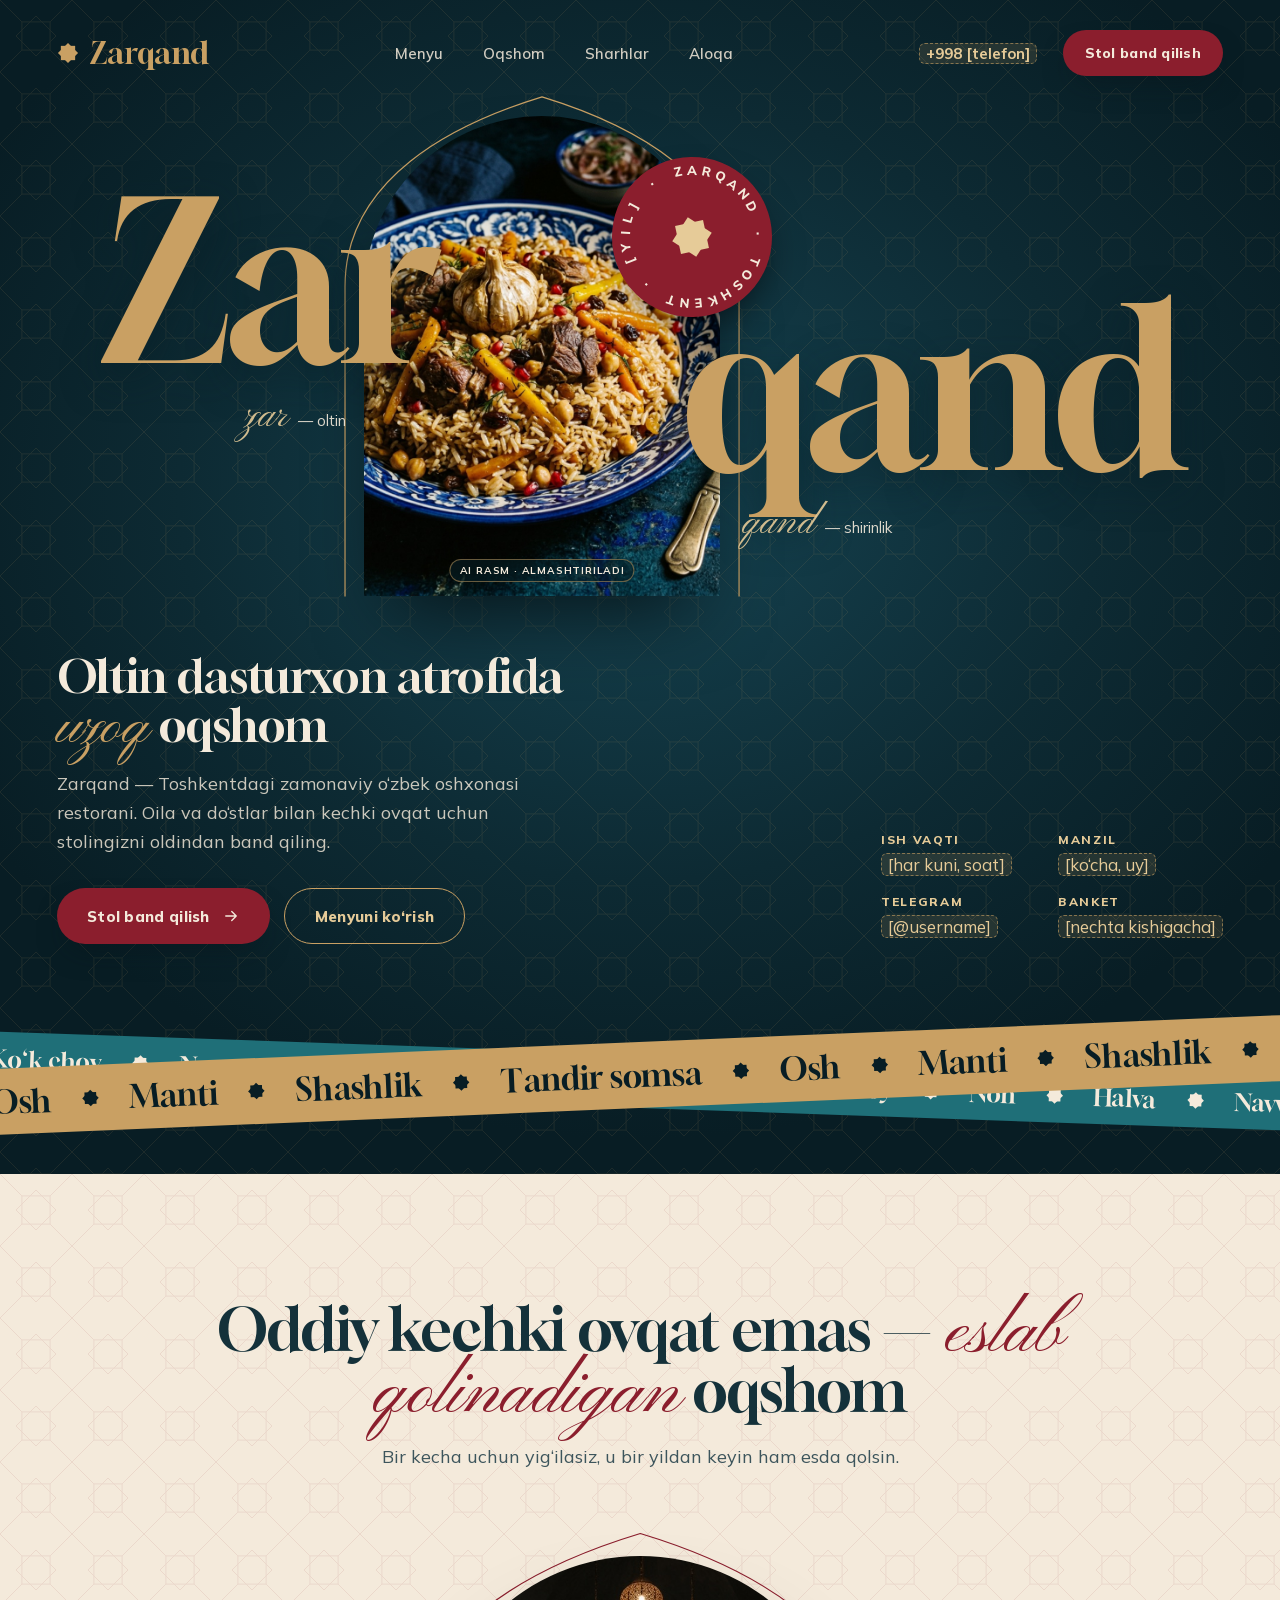
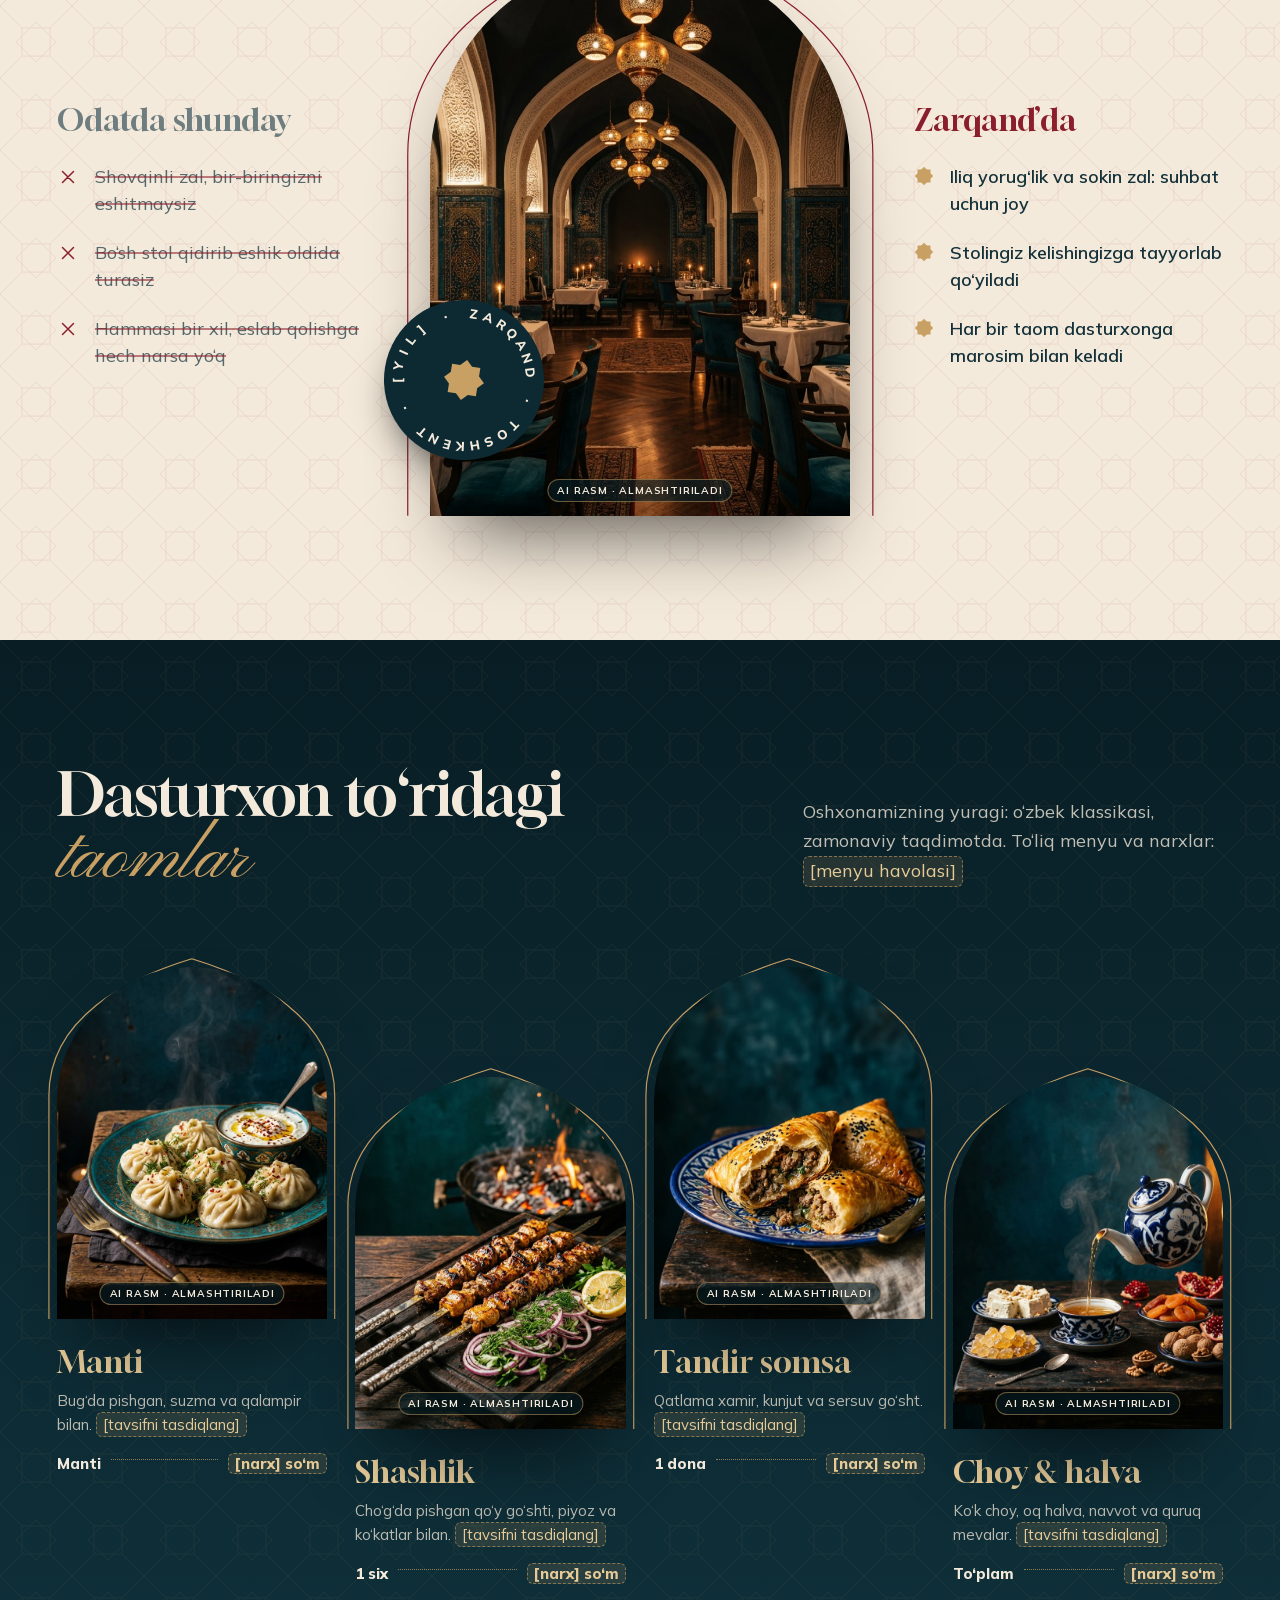
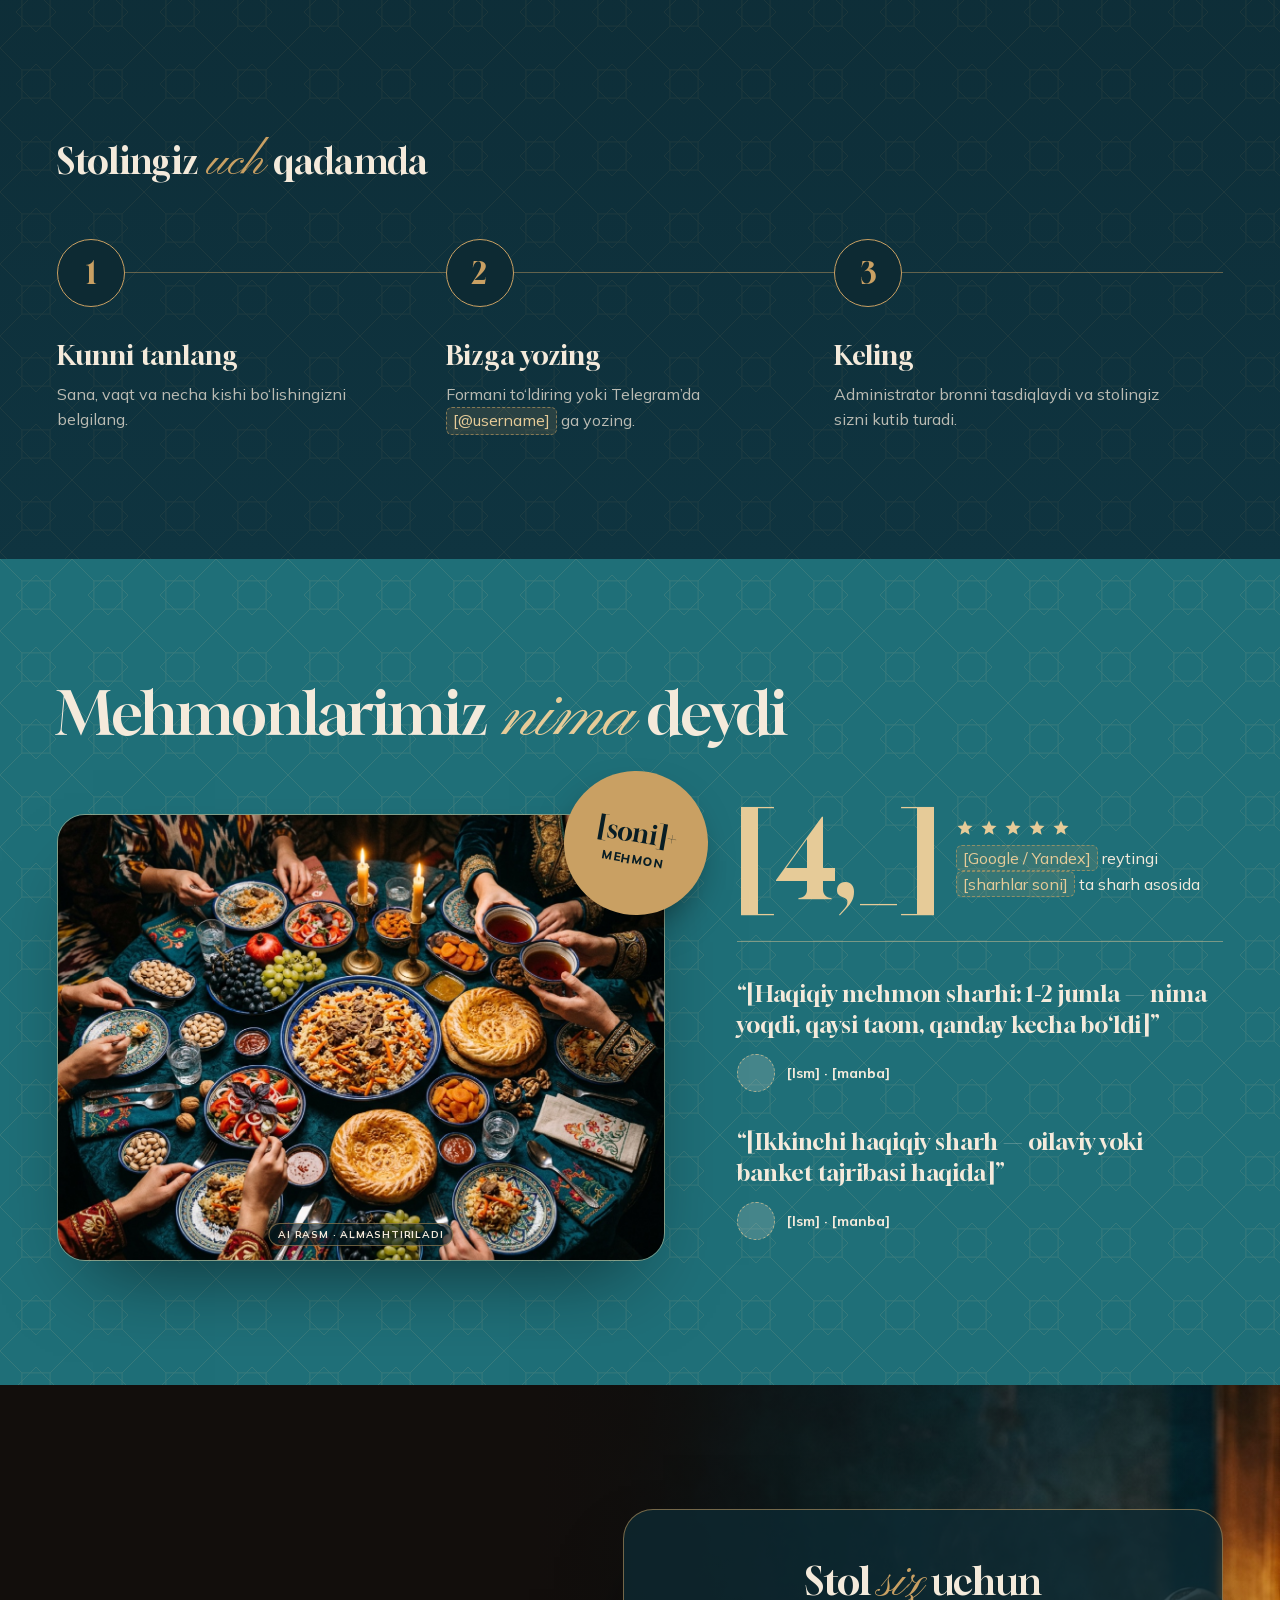
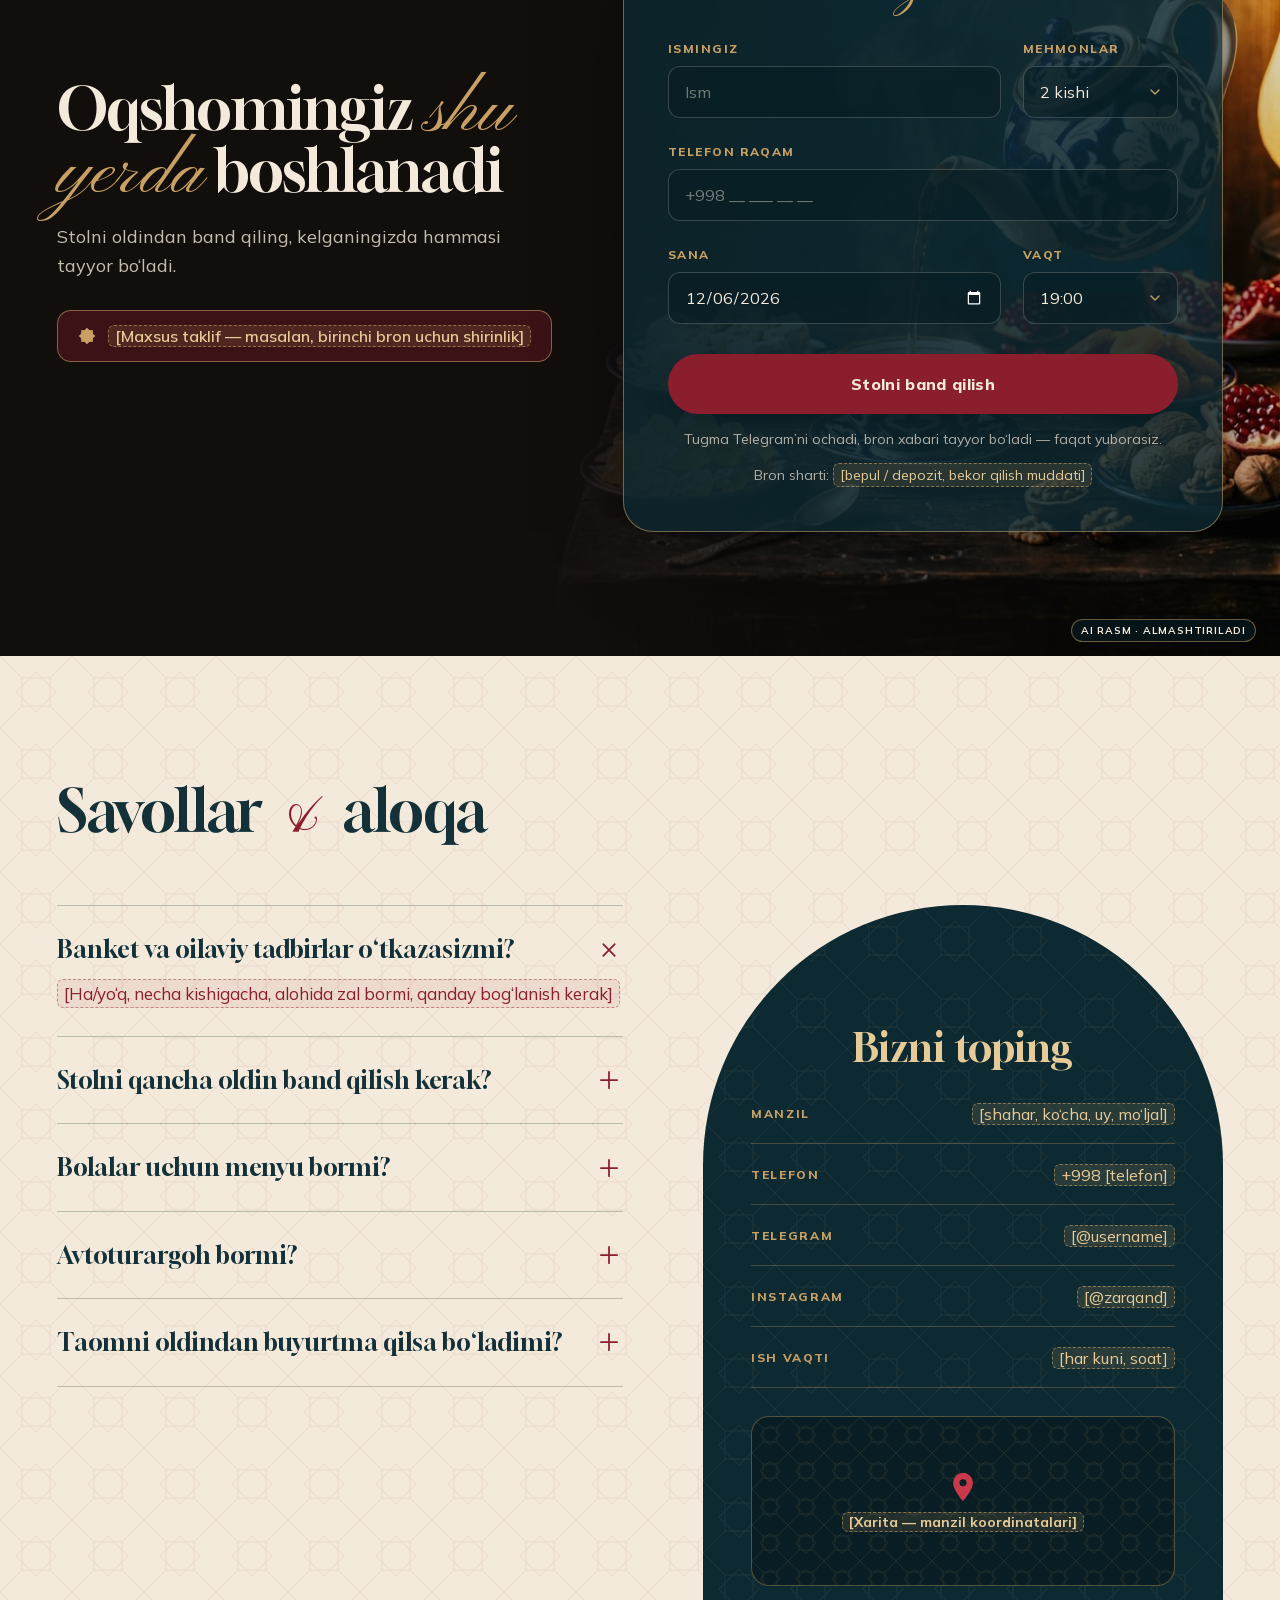
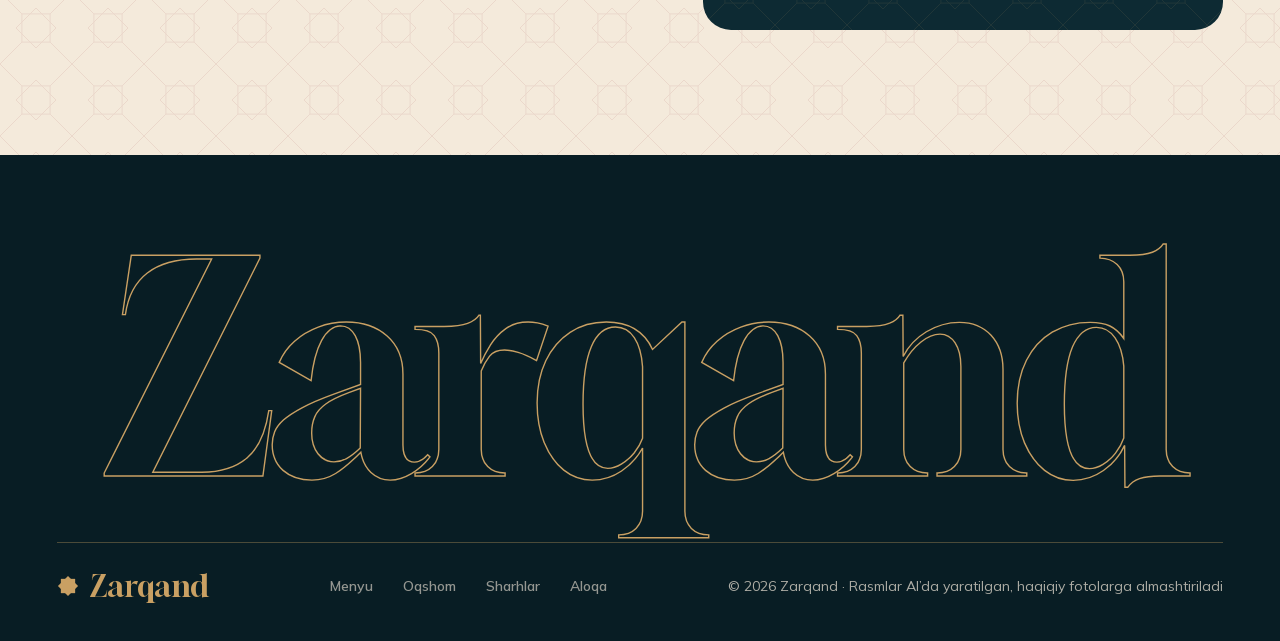
==== index.html @ 9de9fc05 "Zarqand landing page: static site + Figma sources Responsive one-page site (HTML/CSS/JS) built from " ====
<!doctype html>
<html lang="uz">
<head>
<meta charset="utf-8">
<meta name="viewport" content="width=device-width, initial-scale=1">
<title>Zarqand — zamonaviy o‘zbek oshxonasi restorani</title>
<meta name="description" content="Zarqand — Toshkentdagi zamonaviy o‘zbek oshxonasi restorani. Oila va do‘stlar bilan kechki ovqat uchun stolingizni oldindan band qiling.">
<meta name="theme-color" content="#0D2A33">
<meta property="og:type" content="website">
<meta property="og:title" content="Zarqand — oltin dasturxon atrofida uzoq oqshom">
<meta property="og:description" content="Zamonaviy o‘zbek oshxonasi. Stolingizni oldindan band qiling.">
<meta property="og:image" content="/img/osh.jpg">
<link rel="icon" href="/favicon.svg" type="image/svg+xml">
<link rel="preload" href="/fonts/gloock-latin.woff2" as="font" type="font/woff2" crossorigin>
<link rel="preload" href="/fonts/mulish-latin.woff2" as="font" type="font/woff2" crossorigin>
<link rel="stylesheet" href="/css/style.css">
</head>
<body>

<!-- HERO -->
<header class="hero girih">
  <nav class="nav" aria-label="Asosiy menyu">
    <a class="logo" href="#"><svg class="star" viewBox="0 0 24 24" aria-hidden="true"><path d="M12 1 23 12 12 23 1 12Z"/><path d="M4.2 4.2h15.6v15.6H4.2Z"/></svg>Zarqand</a>
    <ul class="links" id="nav-links">
      <li><a href="#menyu">Menyu</a></li>
      <li><a href="#oqshom">Oqshom</a></li>
      <li><a href="#sharhlar">Sharhlar</a></li>
      <li><a href="#aloqa">Aloqa</a></li>
    </ul>
    <div class="nav-r">
      <span class="phone"><span class="ph">+998 [telefon]</span></span>
      <a class="btn btn-anor" href="#bron">Stol band qilish</a>
    </div>
    <button class="burger" type="button" aria-controls="nav-links" aria-expanded="false" aria-label="Menyuni ochish"><svg viewBox="0 0 24 24" fill="none" stroke="currentColor" stroke-width="1.6" stroke-linecap="round" aria-hidden="true"><path d="M4 8h16M4 16h11"/></svg></button>
  </nav>

  <div class="word" aria-hidden="true">
    <div class="w-left">
      <span class="big">Zar</span>
      <span class="gloss"><span class="script">zar</span> — oltin</span>
    </div>
    <div class="arch-wrap">
      <svg class="arch-line" viewBox="0 0 100 130" preserveAspectRatio="none"><path vector-effect="non-scaling-stroke" d="M1 130V50C1 22 28 8 50 1 72 8 99 22 99 50V130"/></svg>
      <div class="arch"><img src="/img/osh.jpg" alt="" width="1100" height="1100" fetchpriority="high"><span class="ai">AI rasm · almashtiriladi</span></div>
      <div class="stamp"><span style="--a:0.0deg">Z</span><span style="--a:12.4deg">A</span><span style="--a:24.8deg">R</span><span style="--a:37.2deg">Q</span><span style="--a:49.7deg">A</span><span style="--a:62.1deg">N</span><span style="--a:74.5deg">D</span><span style="--a:86.9deg">&nbsp;</span><span style="--a:99.3deg">·</span><span style="--a:111.7deg">&nbsp;</span><span style="--a:124.1deg">T</span><span style="--a:136.6deg">O</span><span style="--a:149.0deg">S</span><span style="--a:161.4deg">H</span><span style="--a:173.8deg">K</span><span style="--a:186.2deg">E</span><span style="--a:198.6deg">N</span><span style="--a:211.0deg">T</span><span style="--a:223.4deg">&nbsp;</span><span style="--a:235.9deg">·</span><span style="--a:248.3deg">&nbsp;</span><span style="--a:260.7deg">[</span><span style="--a:273.1deg">Y</span><span style="--a:285.5deg">I</span><span style="--a:297.9deg">L</span><span style="--a:310.3deg">]</span><span style="--a:322.8deg">&nbsp;</span><span style="--a:335.2deg">·</span><span style="--a:347.6deg">&nbsp;</span><svg class="star" viewBox="0 0 24 24"><path d="M12 1 23 12 12 23 1 12Z"/><path d="M4.2 4.2h15.6v15.6H4.2Z"/></svg></div>
    </div>
    <div class="w-right">
      <span class="big">qand</span>
      <span class="gloss"><span class="script">qand</span> — shirinlik</span>
    </div>
  </div>

  <div class="hero-foot">
    <div>
      <h1><span class="sr">Zarqand. </span>Oltin dasturxon atrofida <span class="script">uzoq</span> oqshom</h1>
      <p class="hero-sub">Zarqand — Toshkentdagi zamonaviy o‘zbek oshxonasi restorani. Oila va do‘stlar bilan kechki ovqat uchun stolingizni oldindan band qiling.</p>
      <div class="cta-row">
        <a class="btn btn-anor" href="#bron">Stol band qilish <svg viewBox="0 0 24 24" fill="none" stroke="currentColor" stroke-width="1.8" stroke-linecap="round" stroke-linejoin="round" aria-hidden="true"><path d="M5 12h14M13 6l6 6-6 6"/></svg></a>
        <a class="btn btn-line" href="#menyu">Menyuni ko‘rish</a>
      </div>
    </div>
    <dl class="info">
      <div><dt>Ish vaqti</dt><dd><span class="ph">[har kuni, soat]</span></dd></div>
      <div><dt>Manzil</dt><dd><span class="ph">[ko‘cha, uy]</span></dd></div>
      <div><dt>Telegram</dt><dd><span class="ph">[@username]</span></dd></div>
      <div><dt>Banket</dt><dd><span class="ph">[nechta kishigacha]</span></dd></div>
    </dl>
  </div>

  <div class="bands" aria-hidden="true">
    <div class="band b2">Ko‘k choy <svg class="star" viewBox="0 0 24 24"><path d="M12 1 23 12 12 23 1 12Z"/><path d="M4.2 4.2h15.6v15.6H4.2Z"/></svg> Non <svg class="star" viewBox="0 0 24 24"><path d="M12 1 23 12 12 23 1 12Z"/><path d="M4.2 4.2h15.6v15.6H4.2Z"/></svg> Halva <svg class="star" viewBox="0 0 24 24"><path d="M12 1 23 12 12 23 1 12Z"/><path d="M4.2 4.2h15.6v15.6H4.2Z"/></svg> Navvot <svg class="star" viewBox="0 0 24 24"><path d="M12 1 23 12 12 23 1 12Z"/><path d="M4.2 4.2h15.6v15.6H4.2Z"/></svg> Achichuk <svg class="star" viewBox="0 0 24 24"><path d="M12 1 23 12 12 23 1 12Z"/><path d="M4.2 4.2h15.6v15.6H4.2Z"/></svg> Ko‘k choy <svg class="star" viewBox="0 0 24 24"><path d="M12 1 23 12 12 23 1 12Z"/><path d="M4.2 4.2h15.6v15.6H4.2Z"/></svg> Non <svg class="star" viewBox="0 0 24 24"><path d="M12 1 23 12 12 23 1 12Z"/><path d="M4.2 4.2h15.6v15.6H4.2Z"/></svg> Halva <svg class="star" viewBox="0 0 24 24"><path d="M12 1 23 12 12 23 1 12Z"/><path d="M4.2 4.2h15.6v15.6H4.2Z"/></svg> Navvot <svg class="star" viewBox="0 0 24 24"><path d="M12 1 23 12 12 23 1 12Z"/><path d="M4.2 4.2h15.6v15.6H4.2Z"/></svg> Achichuk</div>
    <div class="band b1">Osh <svg class="star" viewBox="0 0 24 24"><path d="M12 1 23 12 12 23 1 12Z"/><path d="M4.2 4.2h15.6v15.6H4.2Z"/></svg> Manti <svg class="star" viewBox="0 0 24 24"><path d="M12 1 23 12 12 23 1 12Z"/><path d="M4.2 4.2h15.6v15.6H4.2Z"/></svg> Shashlik <svg class="star" viewBox="0 0 24 24"><path d="M12 1 23 12 12 23 1 12Z"/><path d="M4.2 4.2h15.6v15.6H4.2Z"/></svg> Tandir somsa <svg class="star" viewBox="0 0 24 24"><path d="M12 1 23 12 12 23 1 12Z"/><path d="M4.2 4.2h15.6v15.6H4.2Z"/></svg> Osh <svg class="star" viewBox="0 0 24 24"><path d="M12 1 23 12 12 23 1 12Z"/><path d="M4.2 4.2h15.6v15.6H4.2Z"/></svg> Manti <svg class="star" viewBox="0 0 24 24"><path d="M12 1 23 12 12 23 1 12Z"/><path d="M4.2 4.2h15.6v15.6H4.2Z"/></svg> Shashlik <svg class="star" viewBox="0 0 24 24"><path d="M12 1 23 12 12 23 1 12Z"/><path d="M4.2 4.2h15.6v15.6H4.2Z"/></svg> Tandir somsa</div>
  </div>
</header>

<main>
<!-- OG'RIQ VA YECHIM -->
<section class="oqshom cream girih anor" id="oqshom">
  <div class="in">
    <h2 class="h2">Oddiy kechki ovqat emas — <span class="script">eslab qolinadigan</span> oqshom</h2>
    <p class="lede">Bir kecha uchun yig‘ilasiz, u bir yildan keyin ham esda qolsin.</p>
    <div class="vs">
      <div class="col before">
        <h3>Odatda shunday</h3>
        <ul>
          <li><svg viewBox="0 0 24 24" fill="none" stroke="#8B1E2D" stroke-width="1.6" stroke-linecap="round" aria-hidden="true"><path d="M6 6l12 12M18 6 6 18"/></svg><span>Shovqinli zal, bir-biringizni eshitmaysiz</span></li>
          <li><svg viewBox="0 0 24 24" fill="none" stroke="#8B1E2D" stroke-width="1.6" stroke-linecap="round" aria-hidden="true"><path d="M6 6l12 12M18 6 6 18"/></svg><span>Bo‘sh stol qidirib eshik oldida turasiz</span></li>
          <li><svg viewBox="0 0 24 24" fill="none" stroke="#8B1E2D" stroke-width="1.6" stroke-linecap="round" aria-hidden="true"><path d="M6 6l12 12M18 6 6 18"/></svg><span>Hammasi bir xil, eslab qolishga hech narsa yo‘q</span></li>
        </ul>
      </div>
      <div class="arch-wrap">
        <svg class="arch-line" viewBox="0 0 100 130" preserveAspectRatio="none" aria-hidden="true"><path vector-effect="non-scaling-stroke" d="M1 130V50C1 22 28 8 50 1 72 8 99 22 99 50V130"/></svg>
        <div class="arch"><img src="/img/interyer.jpg" alt="Zarqand zali: ganch naqshli peshtoqlar va iliq chiroqlar" width="1400" height="939" loading="lazy"><span class="ai">AI rasm · almashtiriladi</span></div>
        <div class="stamp" aria-hidden="true"><span style="--a:0.0deg">Z</span><span style="--a:12.4deg">A</span><span style="--a:24.8deg">R</span><span style="--a:37.2deg">Q</span><span style="--a:49.7deg">A</span><span style="--a:62.1deg">N</span><span style="--a:74.5deg">D</span><span style="--a:86.9deg">&nbsp;</span><span style="--a:99.3deg">·</span><span style="--a:111.7deg">&nbsp;</span><span style="--a:124.1deg">T</span><span style="--a:136.6deg">O</span><span style="--a:149.0deg">S</span><span style="--a:161.4deg">H</span><span style="--a:173.8deg">K</span><span style="--a:186.2deg">E</span><span style="--a:198.6deg">N</span><span style="--a:211.0deg">T</span><span style="--a:223.4deg">&nbsp;</span><span style="--a:235.9deg">·</span><span style="--a:248.3deg">&nbsp;</span><span style="--a:260.7deg">[</span><span style="--a:273.1deg">Y</span><span style="--a:285.5deg">I</span><span style="--a:297.9deg">L</span><span style="--a:310.3deg">]</span><span style="--a:322.8deg">&nbsp;</span><span style="--a:335.2deg">·</span><span style="--a:347.6deg">&nbsp;</span><svg class="star" viewBox="0 0 24 24"><path d="M12 1 23 12 12 23 1 12Z"/><path d="M4.2 4.2h15.6v15.6H4.2Z"/></svg></div>
      </div>
      <div class="col after">
        <h3>Zarqand’da</h3>
        <ul>
          <li><svg class="star" viewBox="0 0 24 24" aria-hidden="true"><path d="M12 1 23 12 12 23 1 12Z"/><path d="M4.2 4.2h15.6v15.6H4.2Z"/></svg><span>Iliq yorug‘lik va sokin zal: suhbat uchun joy</span></li>
          <li><svg class="star" viewBox="0 0 24 24" aria-hidden="true"><path d="M12 1 23 12 12 23 1 12Z"/><path d="M4.2 4.2h15.6v15.6H4.2Z"/></svg><span>Stolingiz kelishingizga tayyorlab qo‘yiladi</span></li>
          <li><svg class="star" viewBox="0 0 24 24" aria-hidden="true"><path d="M12 1 23 12 12 23 1 12Z"/><path d="M4.2 4.2h15.6v15.6H4.2Z"/></svg><span>Har bir taom dasturxonga marosim bilan keladi</span></li>
        </ul>
      </div>
    </div>
  </div>
</section>

<!-- MENYU + 3 QADAM -->
<section class="menu girih" id="menyu">
  <div class="in">
    <div class="menu-head">
      <h2 class="h2">Dasturxon to‘ridagi <span class="script">taomlar</span></h2>
      <p class="lede">Oshxonamizning yuragi: o‘zbek klassikasi, zamonaviy taqdimotda. To‘liq menyu va narxlar: <span class="ph">[menyu havolasi]</span></p>
    </div>
    <ul class="dishes">
      <li class="dish">
        <div class="arch-wrap"><svg class="arch-line" viewBox="0 0 100 130" preserveAspectRatio="none" aria-hidden="true"><path vector-effect="non-scaling-stroke" d="M1 130V50C1 22 28 8 50 1 72 8 99 22 99 50V130"/></svg><div class="arch"><img src="/img/manti.jpg" alt="Suzma bilan bug‘da pishgan manti" width="725" height="900" loading="lazy"><span class="ai">AI rasm · almashtiriladi</span></div></div>
        <h3>Manti</h3>
        <p>Bug‘da pishgan, suzma va qalampir bilan. <span class="ph">[tavsifni tasdiqlang]</span></p>
        <div class="price"><span>Manti</span><i></i><span class="ph">[narx] so‘m</span></div>
      </li>
      <li class="dish">
        <div class="arch-wrap"><svg class="arch-line" viewBox="0 0 100 130" preserveAspectRatio="none" aria-hidden="true"><path vector-effect="non-scaling-stroke" d="M1 130V50C1 22 28 8 50 1 72 8 99 22 99 50V130"/></svg><div class="arch"><img src="/img/shashlik.jpg" alt="Cho‘g‘da pishgan qo‘y go‘shti shashlik" width="725" height="900" loading="lazy"><span class="ai">AI rasm · almashtiriladi</span></div></div>
        <h3>Shashlik</h3>
        <p>Cho‘g‘da pishgan qo‘y go‘shti, piyoz va ko‘katlar bilan. <span class="ph">[tavsifni tasdiqlang]</span></p>
        <div class="price"><span>1 six</span><i></i><span class="ph">[narx] so‘m</span></div>
      </li>
      <li class="dish">
        <div class="arch-wrap"><svg class="arch-line" viewBox="0 0 100 130" preserveAspectRatio="none" aria-hidden="true"><path vector-effect="non-scaling-stroke" d="M1 130V50C1 22 28 8 50 1 72 8 99 22 99 50V130"/></svg><div class="arch"><img src="/img/samsa.jpg" alt="Kunjutli tandir somsa" width="725" height="900" loading="lazy"><span class="ai">AI rasm · almashtiriladi</span></div></div>
        <h3>Tandir somsa</h3>
        <p>Qatlama xamir, kunjut va sersuv go‘sht. <span class="ph">[tavsifni tasdiqlang]</span></p>
        <div class="price"><span>1 dona</span><i></i><span class="ph">[narx] so‘m</span></div>
      </li>
      <li class="dish">
        <div class="arch-wrap"><svg class="arch-line" viewBox="0 0 100 130" preserveAspectRatio="none" aria-hidden="true"><path vector-effect="non-scaling-stroke" d="M1 130V50C1 22 28 8 50 1 72 8 99 22 99 50V130"/></svg><div class="arch"><img src="/img/choy.jpg" alt="Ko‘k choy, halva va navvot" width="725" height="900" loading="lazy"><span class="ai">AI rasm · almashtiriladi</span></div></div>
        <h3>Choy &amp; halva</h3>
        <p>Ko‘k choy, oq halva, navvot va quruq mevalar. <span class="ph">[tavsifni tasdiqlang]</span></p>
        <div class="price"><span>To‘plam</span><i></i><span class="ph">[narx] so‘m</span></div>
      </li>
    </ul>

    <h3 class="steps-title">Stolingiz <span class="script">uch</span> qadamda</h3>
    <ol class="steps">
      <li class="step"><span class="n" aria-hidden="true">1</span><h4>Kunni tanlang</h4><p>Sana, vaqt va necha kishi bo‘lishingizni belgilang.</p></li>
      <li class="step"><span class="n" aria-hidden="true">2</span><h4>Bizga yozing</h4><p>Formani to‘ldiring yoki Telegram’da <span class="ph">[@username]</span> ga yozing.</p></li>
      <li class="step"><span class="n" aria-hidden="true">3</span><h4>Keling</h4><p>Administrator bronni tasdiqlaydi va stolingiz sizni kutib turadi.</p></li>
    </ol>
  </div>
</section>

<!-- IJTIMOIY ISBOT -->
<section class="proof girih light" id="sharhlar">
  <div class="in">
    <h2 class="h2">Mehmonlarimiz <span class="script">nima</span> deydi</h2>
    <div class="proof-grid">
      <figure class="photo">
        <img src="/img/dasturxon.jpg" alt="Mehmonlar to‘la dasturxon atrofida" width="1400" height="939" loading="lazy">
        <span class="ai">AI rasm · almashtiriladi</span>
        <div class="stamp"><b>[soni]+</b><small>mehmon</small></div>
      </figure>
      <div>
        <div class="rating">
          <span class="serif">[4,_]</span>
          <div>
            <div class="stars" aria-hidden="true"><svg viewBox="0 0 24 24" fill="currentColor"><path d="m12 2 2.9 6.6 7.1.6-5.4 4.7 1.6 7.1L12 17.3 5.8 21l1.6-7.1L2 9.2l7.1-.6Z"/></svg><svg viewBox="0 0 24 24" fill="currentColor"><path d="m12 2 2.9 6.6 7.1.6-5.4 4.7 1.6 7.1L12 17.3 5.8 21l1.6-7.1L2 9.2l7.1-.6Z"/></svg><svg viewBox="0 0 24 24" fill="currentColor"><path d="m12 2 2.9 6.6 7.1.6-5.4 4.7 1.6 7.1L12 17.3 5.8 21l1.6-7.1L2 9.2l7.1-.6Z"/></svg><svg viewBox="0 0 24 24" fill="currentColor"><path d="m12 2 2.9 6.6 7.1.6-5.4 4.7 1.6 7.1L12 17.3 5.8 21l1.6-7.1L2 9.2l7.1-.6Z"/></svg><svg viewBox="0 0 24 24" fill="currentColor"><path d="m12 2 2.9 6.6 7.1.6-5.4 4.7 1.6 7.1L12 17.3 5.8 21l1.6-7.1L2 9.2l7.1-.6Z"/></svg></div>
            <p><span class="ph">[Google / Yandex]</span> reytingi<br><span class="ph">[sharhlar soni]</span> ta sharh asosida</p>
          </div>
        </div>
        <div class="quotes">
          <blockquote class="quote"><p>“[Haqiqiy mehmon sharhi: 1-2 jumla — nima yoqdi, qaysi taom, qanday kecha bo‘ldi]”</p><footer><span class="av"></span>[Ism] · [manba]</footer></blockquote>
          <blockquote class="quote"><p>“[Ikkinchi haqiqiy sharh — oilaviy yoki banket tajribasi haqida]”</p><footer><span class="av"></span>[Ism] · [manba]</footer></blockquote>
        </div>
      </div>
    </div>
  </div>
</section>

<!-- BRON -->
<section class="bron" id="bron">
  <div class="bron-bg"><img src="/img/choy.jpg" alt="" width="725" height="900" loading="lazy"><span class="ai">AI rasm · almashtiriladi</span></div>
  <div class="in bron-in">
    <div>
      <h2 class="h2">Oqshomingiz <span class="script">shu yerda</span> boshlanadi</h2>
      <p class="lede">Stolni oldindan band qiling, kelganingizda hammasi tayyor bo‘ladi.</p>
      <div class="offer"><svg class="star" viewBox="0 0 24 24" aria-hidden="true"><path d="M12 1 23 12 12 23 1 12Z"/><path d="M4.2 4.2h15.6v15.6H4.2Z"/></svg><span class="ph">[Maxsus taklif — masalan, birinchi bron uchun shirinlik]</span></div>
    </div>
    <form class="form" id="bron-form" novalidate>
      <h3>Stol <span class="script">siz</span> uchun</h3>
      <div class="fields">
        <div class="f w2"><label for="f-name">Ismingiz</label><input id="f-name" name="name" type="text" autocomplete="name" placeholder="Ism" required><span class="msg">Ismingizni yozing</span></div>
        <div class="f guests"><label for="f-guests">Mehmonlar</label><select id="f-guests" name="guests"><option value="1">1 kishi</option><option value="2" selected>2 kishi</option><option value="3">3 kishi</option><option value="4">4 kishi</option><option value="5">5 kishi</option><option value="6">6 kishi</option><option value="7">7 kishi</option><option value="8">8 kishi</option><option value="9">9 kishi</option><option value="10">10 kishi</option><option value="11">11 kishi</option><option value="12">12 kishi</option><option value="12+">12+ kishi</option></select></div>
        <div class="f w3"><label for="f-phone">Telefon raqam</label><input id="f-phone" name="phone" type="tel" autocomplete="tel" inputmode="tel" placeholder="+998 __ ___ __ __" required><span class="msg">Telefon raqamni to‘liq kiriting: +998 va 9 ta raqam</span></div>
        <div class="f w2 date"><label for="f-date">Sana</label><input id="f-date" name="date" type="date" required><span class="msg">Sanani tanlang</span></div>
        <div class="f"><label for="f-time">Vaqt</label><select id="f-time" name="time"><option>11:00</option><option>11:30</option><option>12:00</option><option>12:30</option><option>13:00</option><option>13:30</option><option>14:00</option><option>14:30</option><option>15:00</option><option>15:30</option><option>16:00</option><option>16:30</option><option>17:00</option><option>17:30</option><option>18:00</option><option>18:30</option><option selected>19:00</option><option>19:30</option><option>20:00</option><option>20:30</option><option>21:00</option><option>21:30</option><option>22:00</option><option>22:30</option></select></div>
      </div>
      <button class="btn btn-anor" type="submit">Stolni band qilish</button>
      <p class="form-status" id="form-status" role="status" aria-live="polite"></p>
      <p class="form-note">Tugma Telegram’ni ochadi, bron xabari tayyor bo‘ladi — faqat yuborasiz.</p>
      <p class="form-note">Bron sharti: <span class="ph">[bepul / depozit, bekor qilish muddati]</span></p>
    </form>
  </div>
</section>

<!-- FAQ & ALOQA -->
<section class="faq cream girih anor" id="aloqa">
  <div class="in">
    <h2 class="h2">Savollar <span class="script">&amp;</span> aloqa</h2>
    <div class="faq-grid">
      <div>
        <details class="qa" open><summary>Banket va oilaviy tadbirlar o‘tkazasizmi? <svg viewBox="0 0 24 24" fill="none" stroke="currentColor" stroke-width="1.5" stroke-linecap="round" aria-hidden="true"><path d="M5 12h14M12 5v14"/></svg></summary><p><span class="ph">[Ha/yo‘q, necha kishigacha, alohida zal bormi, qanday bog‘lanish kerak]</span></p></details>
        <details class="qa"><summary>Stolni qancha oldin band qilish kerak? <svg viewBox="0 0 24 24" fill="none" stroke="currentColor" stroke-width="1.5" stroke-linecap="round" aria-hidden="true"><path d="M5 12h14M12 5v14"/></svg></summary><p><span class="ph">[Javob]</span></p></details>
        <details class="qa"><summary>Bolalar uchun menyu bormi? <svg viewBox="0 0 24 24" fill="none" stroke="currentColor" stroke-width="1.5" stroke-linecap="round" aria-hidden="true"><path d="M5 12h14M12 5v14"/></svg></summary><p><span class="ph">[Javob]</span></p></details>
        <details class="qa"><summary>Avtoturargoh bormi? <svg viewBox="0 0 24 24" fill="none" stroke="currentColor" stroke-width="1.5" stroke-linecap="round" aria-hidden="true"><path d="M5 12h14M12 5v14"/></svg></summary><p><span class="ph">[Javob]</span></p></details>
        <details class="qa"><summary>Taomni oldindan buyurtma qilsa bo‘ladimi? <svg viewBox="0 0 24 24" fill="none" stroke="currentColor" stroke-width="1.5" stroke-linecap="round" aria-hidden="true"><path d="M5 12h14M12 5v14"/></svg></summary><p><span class="ph">[Javob]</span></p></details>
      </div>
      <div class="contact girih">
        <h3>Bizni toping</h3>
        <dl class="clist">
          <div><dt>Manzil</dt><dd><span class="ph">[shahar, ko‘cha, uy, mo‘ljal]</span></dd></div>
          <div><dt>Telefon</dt><dd><span class="ph">+998 [telefon]</span></dd></div>
          <div><dt>Telegram</dt><dd><span class="ph">[@username]</span></dd></div>
          <div><dt>Instagram</dt><dd><span class="ph">[@zarqand]</span></dd></div>
          <div><dt>Ish vaqti</dt><dd><span class="ph">[har kuni, soat]</span></dd></div>
        </dl>
        <div class="map girih">
          <div class="pin"><svg viewBox="0 0 24 24" fill="currentColor" aria-hidden="true"><path d="M12 2a7 7 0 0 0-7 7c0 5.2 7 13 7 13s7-7.8 7-13a7 7 0 0 0-7-7Zm0 9.5A2.5 2.5 0 1 1 12 6.5a2.5 2.5 0 0 1 0 5Z"/></svg><span class="ph">[Xarita — manzil koordinatalari]</span></div>
        </div>
      </div>
    </div>
  </div>
</section>
</main>

<footer class="foot">
  <div class="giant" aria-hidden="true">Zarqand</div>
  <div class="foot-row">
    <a class="logo" href="#"><svg class="star" viewBox="0 0 24 24" aria-hidden="true"><path d="M12 1 23 12 12 23 1 12Z"/><path d="M4.2 4.2h15.6v15.6H4.2Z"/></svg>Zarqand</a>
    <ul class="links"><li><a href="#menyu">Menyu</a></li><li><a href="#oqshom">Oqshom</a></li><li><a href="#sharhlar">Sharhlar</a></li><li><a href="#aloqa">Aloqa</a></li></ul>
    <span>© 2026 Zarqand · Rasmlar AI’da yaratilgan, haqiqiy fotolarga almashtiriladi</span>
  </div>
</footer>

<script src="/js/main.js" defer></script>
</body>
</html>
---- css/style.css ----
/* Zarqand — landing page */

@font-face{font-family:'Gloock';font-style:normal;font-weight:400;font-display:swap;src:url(../fonts/gloock-latin-ext.woff2) format('woff2');unicode-range:U+0100-02BA,U+02BD-02C5,U+02C7-02CC,U+02CE-02D7,U+02DD-02FF,U+0304,U+0308,U+0329,U+1D00-1DBF,U+1E00-1E9F,U+1EF2-1EFF,U+2020,U+20A0-20AB,U+20AD-20C4,U+2113,U+2C60-2C7F,U+A720-A7FF}
@font-face{font-family:'Gloock';font-style:normal;font-weight:400;font-display:swap;src:url(../fonts/gloock-latin.woff2) format('woff2');unicode-range:U+0000-00FF,U+0131,U+0152-0153,U+02BB-02BC,U+02C6,U+02DA,U+02DC,U+0304,U+0308,U+0329,U+2000-206F,U+20AC,U+2122,U+2191,U+2193,U+2212,U+2215,U+FEFF,U+FFFD}
@font-face{font-family:'Mulish';font-style:normal;font-weight:200 1000;font-display:swap;src:url(../fonts/mulish-latin-ext.woff2) format('woff2');unicode-range:U+0100-02BA,U+02BD-02C5,U+02C7-02CC,U+02CE-02D7,U+02DD-02FF,U+0304,U+0308,U+0329,U+1D00-1DBF,U+1E00-1E9F,U+1EF2-1EFF,U+2020,U+20A0-20AB,U+20AD-20C4,U+2113,U+2C60-2C7F,U+A720-A7FF}
@font-face{font-family:'Mulish';font-style:normal;font-weight:200 1000;font-display:swap;src:url(../fonts/mulish-latin.woff2) format('woff2');unicode-range:U+0000-00FF,U+0131,U+0152-0153,U+02BB-02BC,U+02C6,U+02DA,U+02DC,U+0304,U+0308,U+0329,U+2000-206F,U+20AC,U+2122,U+2191,U+2193,U+2212,U+2215,U+FEFF,U+FFFD}
@font-face{font-family:'Pinyon Script';font-style:normal;font-weight:400;font-display:swap;src:url(../fonts/pinyon-latin-ext.woff2) format('woff2');unicode-range:U+0100-02BA,U+02BD-02C5,U+02C7-02CC,U+02CE-02D7,U+02DD-02FF,U+0304,U+0308,U+0329,U+1D00-1DBF,U+1E00-1E9F,U+1EF2-1EFF,U+2020,U+20A0-20AB,U+20AD-20C4,U+2113,U+2C60-2C7F,U+A720-A7FF}
@font-face{font-family:'Pinyon Script';font-style:normal;font-weight:400;font-display:swap;src:url(../fonts/pinyon-latin.woff2) format('woff2');unicode-range:U+0000-00FF,U+0131,U+0152-0153,U+02BB-02BC,U+02C6,U+02DA,U+02DC,U+0304,U+0308,U+0329,U+2000-206F,U+20AC,U+2122,U+2191,U+2193,U+2212,U+2215,U+FEFF,U+FFFD}

:root{
  --lapis:#0D2A33; --lapis-d:#081D24; --feruza:#1F6F78; --zar:#C9A063; --zar-l:#E6CB98;
  --anor:#8B1E2D; --anor-h:#A3263A; --qand:#F4EADB; --komir:#120E0C; --ink:#14313A; --ink-2:#3D555C;
  --gut:clamp(20px,4.45vw,64px);
  --serif:'Gloock',Georgia,serif; --script:'Pinyon Script',cursive; --sans:'Mulish',system-ui,sans-serif;
  /* girih tile, one per stroke colour */
  --girih-zar:url("data:image/svg+xml,%3Csvg xmlns='http://www.w3.org/2000/svg' width='72' height='72' fill='none' stroke='%23C9A063'%3E%3Cpath d='M36 16 56 36 36 56 16 36Z'/%3E%3Cpath d='M21.9 21.9h28.2v28.2H21.9Z'/%3E%3Cpath d='M0 0 21.9 21.9M72 0 50.1 21.9M0 72 21.9 50.1M72 72 50.1 50.1'/%3E%3C/svg%3E");
  --girih-anor:url("data:image/svg+xml,%3Csvg xmlns='http://www.w3.org/2000/svg' width='72' height='72' fill='none' stroke='%238B1E2D'%3E%3Cpath d='M36 16 56 36 36 56 16 36Z'/%3E%3Cpath d='M21.9 21.9h28.2v28.2H21.9Z'/%3E%3Cpath d='M0 0 21.9 21.9M72 0 50.1 21.9M0 72 21.9 50.1M72 72 50.1 50.1'/%3E%3C/svg%3E");
  --girih-light:url("data:image/svg+xml,%3Csvg xmlns='http://www.w3.org/2000/svg' width='72' height='72' fill='none' stroke='%23E6CB98'%3E%3Cpath d='M36 16 56 36 36 56 16 36Z'/%3E%3Cpath d='M21.9 21.9h28.2v28.2H21.9Z'/%3E%3Cpath d='M0 0 21.9 21.9M72 0 50.1 21.9M0 72 21.9 50.1M72 72 50.1 50.1'/%3E%3C/svg%3E");
}
*{box-sizing:border-box;margin:0;padding:0}
html{scroll-behavior:smooth;scroll-padding-top:20px;background:var(--lapis-d)}
body{font-family:var(--sans);background:var(--lapis);color:var(--qand);-webkit-font-smoothing:antialiased;overflow-x:hidden}
img{display:block;max-width:100%}
a{color:inherit}
::selection{background:var(--zar);color:var(--lapis-d)}
:focus-visible{outline:2px solid var(--zar-l);outline-offset:3px;border-radius:4px}
html{scrollbar-color:var(--zar) var(--lapis-d)}
.in{max-width:1312px;margin:0 auto;position:relative}
.serif{font-family:var(--serif);font-weight:400}
.script{font-family:var(--script);font-weight:400}
.star{width:14px;height:14px;fill:currentColor;flex:none}
.sr{position:absolute;width:1px;height:1px;overflow:hidden;clip:rect(0 0 0 0);white-space:nowrap}
.girih{position:relative;isolation:isolate}
.girih::before{content:"";position:absolute;inset:0;z-index:-1;background-image:var(--girih-zar);opacity:.1;pointer-events:none}
.girih.anor::before{background-image:var(--girih-anor);opacity:.09}
.girih.light::before{background-image:var(--girih-light);opacity:.12}

/* placeholder chips — data still to be supplied by the restaurant */
.ph{display:inline-block;color:var(--zar-l);background:rgba(201,160,99,.14);border:1px dashed rgba(201,160,99,.6);border-radius:6px;padding:0 6px}
.cream .ph{color:var(--anor);background:rgba(139,30,45,.07);border-color:rgba(139,30,45,.45)}
.cream .contact .ph{color:var(--zar-l);background:rgba(201,160,99,.14);border-color:rgba(201,160,99,.6)}
.ai{position:absolute;left:50%;bottom:14px;transform:translateX(-50%);font-size:10px;letter-spacing:.08em;text-transform:uppercase;font-weight:700;color:var(--qand);background:rgba(8,29,36,.62);border:1px solid rgba(201,160,99,.5);padding:4px 9px;border-radius:99px;white-space:nowrap}

/* buttons */
.btn{display:inline-flex;align-items:center;justify-content:center;gap:12px;height:56px;padding:0 30px;border-radius:99px;font:800 15px/1 var(--sans);letter-spacing:.02em;text-decoration:none;white-space:nowrap;border:0;cursor:pointer;transition:background-color .2s ease,color .2s ease,transform .2s ease,border-color .2s ease}
.btn svg{width:18px;height:18px}
.btn-anor{background:var(--anor);color:var(--qand);box-shadow:0 14px 30px -12px rgba(8,20,26,.55)}
.btn-anor:hover{background:var(--anor-h)}
.btn-anor:active{transform:translateY(1px)}
.btn-line{border:1px solid var(--zar);color:var(--zar-l)}
.btn-line:hover{background:rgba(201,160,99,.12)}

/* ---------- NAV ---------- */
.nav{position:relative;z-index:10;display:flex;align-items:center;justify-content:space-between;gap:24px;padding:30px var(--gut)}
.logo{display:flex;align-items:center;gap:10px;color:var(--zar);font:400 30px/1 var(--serif);text-decoration:none}
.logo .star{width:22px;height:22px}
.links{display:flex;gap:40px;list-style:none;font-size:15px;font-weight:600}
.links a{text-decoration:none;opacity:.85;padding-bottom:4px;border-bottom:1px solid transparent;transition:opacity .2s,border-color .2s}
.links a:hover{opacity:1;border-color:var(--zar)}
.nav-r{display:flex;align-items:center;gap:26px}
.phone{font-size:15px;font-weight:700;color:var(--zar-l);text-decoration:none}
.nav .btn{height:46px;padding:0 22px;font-size:14px}
.burger{display:none;width:46px;height:46px;border-radius:50%;border:1px solid var(--zar);background:none;color:var(--zar);align-items:center;justify-content:center;cursor:pointer}
.burger svg{width:20px;height:20px}

/* ---------- HERO ---------- */
.hero{position:relative;overflow:hidden;background:radial-gradient(60% 55% at 50% 42%,#164452 0%,var(--lapis) 60%,var(--lapis-d) 100%)}
.hero::before{opacity:.11}
.word{--big:clamp(96px,17.4vw,250px);--arch:clamp(240px,27.8vw,400px);position:relative;display:flex;align-items:center;justify-content:center;padding:10px var(--gut) 20px}
.word .big{display:block;font:400 var(--big)/.8 var(--serif);color:var(--zar);letter-spacing:-.02em;text-shadow:0 12px 40px rgba(8,29,36,.55)}
.w-left,.w-right{display:flex;flex-direction:column;position:relative;z-index:4}
.w-left{align-items:flex-end;margin-right:calc(var(--big) * -.32);margin-top:calc(var(--big) * -.36)}
.w-right{align-items:flex-start;margin-left:calc(var(--big) * -.18);margin-top:calc(var(--big) * .6)}
.gloss{display:flex;align-items:baseline;gap:10px;font-size:15px;opacity:.9;margin-top:22px}
.gloss .script{font-size:40px;color:var(--zar-l)}
.w-left .gloss{margin-right:calc(var(--big) * .4)}
.w-right .gloss{margin-left:calc(var(--big) * .28)}
.arch-wrap{position:relative;width:var(--arch);aspect-ratio:400/540;flex:none;z-index:2}
.arch-line{position:absolute;left:-6.5%;top:-4.8%;width:113%;height:104.8%;overflow:visible;pointer-events:none}
.arch-line path{fill:none;stroke:var(--zar);stroke-width:1.2}
.arch{position:absolute;inset:0;border-radius:999px 999px 0 0;overflow:hidden;box-shadow:0 40px 80px -30px rgba(0,0,0,.7)}
.arch img{width:100%;height:100%;object-fit:cover}
.stamp{--r:80px;position:absolute;width:calc(var(--r) * 2);height:calc(var(--r) * 2);border-radius:50%;background:var(--anor);color:var(--qand);box-shadow:0 18px 40px -16px rgba(0,0,0,.7)}
.stamp span{position:absolute;left:50%;top:50%;font-size:13px;font-weight:800;transform:translate(-50%,-50%) rotate(var(--a)) translateY(calc(var(--r) * -.84))}
.stamp .star{position:absolute;left:50%;top:50%;transform:translate(-50%,-50%);width:44px;height:44px;color:var(--zar-l)}
.word .stamp{right:-14.5%;top:8.5%;transform:rotate(-12deg);z-index:3}
.hero-foot{position:relative;z-index:2;display:grid;grid-template-columns:1fr 1fr;align-items:end;gap:80px;padding:36px var(--gut) 0;max-width:calc(1312px + var(--gut) * 2);margin:0 auto}
.hero h1{font:400 clamp(36px,3.6vw,52px)/1.06 var(--serif);letter-spacing:-.01em}
.hero h1 .script{color:var(--zar);font-size:1.27em;line-height:.6}
.hero-sub{font-size:18px;line-height:1.6;color:rgba(244,234,219,.82);max-width:520px;margin-top:20px}
.cta-row{display:flex;flex-wrap:wrap;gap:14px;margin-top:32px}
.info{justify-self:end;display:grid;grid-template-columns:auto auto;gap:18px 46px;padding-bottom:6px}
.info div{display:flex;flex-direction:column;gap:6px}
.info dt{font-size:12px;letter-spacing:.14em;text-transform:uppercase;color:var(--zar-l);font-weight:800}
.info dd{font-size:17px}
.bands{position:relative;height:190px;margin-top:40px;overflow:hidden}
.band{position:absolute;left:-40px;right:-40px;display:flex;align-items:center;gap:30px;white-space:nowrap;padding:0 30px;font-family:var(--serif);overflow:hidden}
.band.b1{top:58px;height:66px;background:var(--zar);color:var(--lapis-d);font-size:32px;transform:rotate(-2.4deg);z-index:2}
.band.b2{top:70px;height:54px;background:var(--feruza);color:var(--qand);font-size:24px;transform:rotate(2deg)}
.band .star{width:18px;height:18px}

/* ---------- shared section type ---------- */
.cream{background:var(--qand);color:var(--ink)}
section{padding:clamp(90px,9.7vw,140px) var(--gut)}
.hero{padding:0}
.h2{font:400 clamp(40px,4.6vw,66px)/1.04 var(--serif);letter-spacing:-.015em}
.h2 .script{font-size:1.27em;line-height:.5;color:var(--zar)}
.cream .h2 .script{color:var(--anor)}
.lede{font-size:18px;line-height:1.6;max-width:600px}

/* ---------- OQSHOM (og'riq va yechim) ---------- */
.oqshom .h2{text-align:center;max-width:980px;margin:0 auto}
.oqshom .lede{text-align:center;margin:22px auto 0;color:var(--ink-2)}
.vs{display:grid;grid-template-columns:1fr 420px 1fr;gap:64px;align-items:center;margin-top:84px}
.col h3{font:400 clamp(28px,2.4vw,34px)/1.1 var(--serif);margin-bottom:26px}
.col ul{list-style:none;display:flex;flex-direction:column;gap:22px}
.col li{display:flex;gap:16px;font-size:18px;line-height:1.5}
.col li svg{width:22px;height:22px;flex:none;margin-top:3px}
.col.before{color:#56686B}
.col.before h3{color:#6E7E80}
.col.before li span{text-decoration:line-through;text-decoration-color:rgba(139,30,45,.55);text-decoration-thickness:1.5px}
.col.after h3{color:var(--anor)}
.col.after li{font-weight:600}
.col.after .star{color:var(--zar);width:20px;height:20px}
.vs .arch-wrap{width:100%;max-width:420px;justify-self:center;aspect-ratio:420/560}
.vs .arch-line path{stroke:var(--anor)}
.vs .stamp{left:-11%;bottom:10%;transform:rotate(9deg);background:var(--lapis);z-index:3}
.vs .stamp .star{color:var(--zar)}

/* ---------- MENYU ---------- */
.menu{background:linear-gradient(180deg,var(--lapis-d),var(--lapis) 40%,#0F3440)}
.menu::before{opacity:.08}
.menu-head{display:flex;justify-content:space-between;align-items:flex-end;gap:60px}
.menu-head .lede{color:rgba(244,234,219,.78);max-width:420px}
.dishes{display:grid;grid-template-columns:repeat(4,1fr);gap:28px;margin-top:80px;align-items:start;list-style:none}
.dish:nth-child(even){margin-top:110px}
.dish .arch-wrap{width:100%;aspect-ratio:307/400}
.dish .arch-line{left:-3.9%;top:-3%;width:107.8%;height:103%}
.dish h3{font:400 clamp(22px,2.4vw,34px)/1.1 var(--serif);color:var(--zar-l);margin-top:26px}
.dish p{font-size:15px;line-height:1.55;color:rgba(244,234,219,.75);margin-top:10px}
.price{display:flex;align-items:center;gap:10px;margin-top:16px;font-weight:800;font-size:15px}
.price i{flex:1;border-bottom:1px dotted rgba(201,160,99,.7);transform:translateY(-4px)}
.steps-title{font:400 clamp(30px,2.8vw,40px)/1.2 var(--serif);margin-top:150px}
.steps-title .script{color:var(--zar);font-size:1.35em}
.steps{display:grid;grid-template-columns:repeat(3,1fr);margin-top:80px;border-top:1px solid rgba(201,160,99,.45);list-style:none}
.step{position:relative;padding:44px 48px 0 0}
.step .n{position:absolute;top:-34px;left:0;width:68px;height:68px;border-radius:50%;background:var(--lapis);border:1px solid var(--zar);display:flex;align-items:center;justify-content:center;font:400 30px/1 var(--serif);color:var(--zar)}
.step h4{font:400 clamp(24px,2.1vw,30px)/1.2 var(--serif);margin-top:22px}
.step p{font-size:16px;line-height:1.6;color:rgba(244,234,219,.75);margin-top:10px;max-width:340px}

/* ---------- SHARHLAR ---------- */
.proof{background:var(--feruza)}
.proof .h2 .script{color:var(--zar-l)}
.proof-grid{display:grid;grid-template-columns:1.25fr 1fr;gap:72px;margin-top:70px;align-items:start}
.photo{position:relative;border-radius:28px;box-shadow:0 40px 80px -36px rgba(0,0,0,.6);border:1px solid rgba(230,203,152,.5)}
.photo img{width:100%;height:auto;aspect-ratio:3/2.2;object-fit:cover;border-radius:27px}
.photo .stamp{--r:72px;right:-44px;top:-44px;transform:rotate(10deg);display:flex;flex-direction:column;align-items:center;justify-content:center;text-align:center;background:var(--zar);color:var(--lapis-d)}
.photo .stamp b{font:400 26px/1 var(--serif)}
.photo .stamp small{font-size:12px;font-weight:800;letter-spacing:.06em;text-transform:uppercase;margin-top:6px}
.rating{display:flex;align-items:flex-end;gap:18px;padding-bottom:36px;border-bottom:1px solid rgba(230,203,152,.45)}
.rating .serif{font-size:clamp(84px,8.3vw,120px);line-height:.85;color:var(--zar-l)}
.rating p{font-size:16px;line-height:1.5;padding-bottom:8px}
.stars{display:flex;gap:6px;color:var(--zar-l);margin-bottom:8px}
.stars svg{width:18px;height:18px}
.quotes{display:flex;flex-direction:column;gap:34px;margin-top:36px}
.quote p{font:400 clamp(21px,1.8vw,26px)/1.35 var(--serif)}
.quote footer{display:flex;align-items:center;gap:12px;margin-top:14px;font-size:14px;font-weight:700}
.quote .av{width:38px;height:38px;border-radius:50%;background:rgba(244,234,219,.18);border:1px dashed rgba(230,203,152,.7)}

/* ---------- BRON ---------- */
.bron{position:relative;background:var(--komir);overflow:hidden}
.bron-bg{position:absolute;right:0;top:0;bottom:0;width:58%}
.bron-bg img{width:100%;height:100%;object-fit:cover}
.bron-bg::after{content:"";position:absolute;inset:0;background:linear-gradient(90deg,var(--komir) 0%,rgba(18,14,12,.55) 45%,rgba(18,14,12,.15) 100%)}
.bron-bg .ai{left:auto;right:24px;transform:none;z-index:1}
.bron-in{display:grid;grid-template-columns:1fr minmax(0,600px);gap:70px;align-items:center}
.bron .lede{margin-top:22px;color:rgba(244,234,219,.8)}
.offer{display:inline-flex;align-items:center;gap:12px;margin-top:30px;padding:14px 20px;border-radius:14px;background:rgba(139,30,45,.35);border:1px solid rgba(201,160,99,.55);font-size:16px;font-weight:600}
.offer .star{color:var(--zar);width:18px;height:18px}
.form{position:relative;padding:44px;border-radius:30px;background:rgba(13,42,51,.78);border:1px solid rgba(201,160,99,.55);box-shadow:0 40px 90px -40px rgba(0,0,0,.9)}
.form h3{font:400 38px/1.1 var(--serif);text-align:center}
.form h3 .script{color:var(--zar);font-size:1.37em}
.fields{display:grid;grid-template-columns:1fr 1fr 1fr;gap:26px 22px;margin-top:30px}
.f{display:flex;flex-direction:column;gap:10px;min-width:0}
.f.w2{grid-column:span 2}
.f.w3{grid-column:span 3}
.f label{font-size:12px;font-weight:800;letter-spacing:.12em;text-transform:uppercase;color:var(--zar)}
.f input,.f select{width:100%;height:52px;padding:0 16px;border-radius:12px;background:rgba(8,29,36,.6);border:1px solid rgba(244,234,219,.2);font:400 16px var(--sans);color:var(--qand);color-scheme:dark;transition:border-color .2s}
.f select{appearance:none;background-image:url("data:image/svg+xml,%3Csvg xmlns='http://www.w3.org/2000/svg' width='16' height='16' viewBox='0 0 24 24' fill='none' stroke='%23C9A063' stroke-width='2' stroke-linecap='round' stroke-linejoin='round'%3E%3Cpath d='m6 9 6 6 6-6'/%3E%3C/svg%3E");background-repeat:no-repeat;background-position:right 14px center;padding-right:40px}
.f input::placeholder{color:rgba(244,234,219,.45)}
.f input:hover,.f select:hover{border-color:rgba(201,160,99,.6)}
.f input:focus,.f select:focus{outline:none;border-color:var(--zar-l)}
.f.err input{border-color:#E0717F}
.f .msg{display:none;font-size:13px;color:#F2A3AD}
.f.err .msg{display:block}
.form .btn{width:100%;margin-top:30px;height:60px;font-size:16px}
.form-note{text-align:center;font-size:14px;line-height:1.6;color:rgba(244,234,219,.7);margin-top:12px}
.form-note:first-of-type{margin-top:18px}
.form-status{text-align:center;font-size:14px;line-height:1.5;color:var(--zar-l);margin-top:14px;min-height:0}

/* ---------- FAQ & ALOQA ---------- */
.faq-grid{display:grid;grid-template-columns:1fr 520px;gap:80px;margin-top:64px;align-items:start}
.qa{border-top:1px solid rgba(20,49,58,.25);padding:28px 0}
.qa:last-child{border-bottom:1px solid rgba(20,49,58,.25)}
.qa summary{display:flex;justify-content:space-between;align-items:center;gap:20px;font:400 clamp(21px,1.9vw,27px)/1.25 var(--serif);cursor:pointer;list-style:none}
.qa summary::-webkit-details-marker{display:none}
.qa summary svg{width:28px;height:28px;flex:none;color:var(--anor);transition:transform .25s ease}
.qa[open] summary svg{transform:rotate(45deg)}
.qa p{font-size:17px;line-height:1.6;color:var(--ink-2);margin-top:14px;max-width:620px}
.contact{position:relative;background:var(--lapis);color:var(--qand);border-radius:260px 260px 28px 28px;padding:120px 48px 44px;overflow:hidden}
.contact h3{font:400 40px/1.1 var(--serif);text-align:center;color:var(--zar-l)}
.clist{display:flex;flex-direction:column;gap:20px;margin-top:34px}
.clist div{display:flex;justify-content:space-between;gap:20px;font-size:16px;padding-bottom:18px;border-bottom:1px solid rgba(201,160,99,.3)}
.clist dt{font-size:12px;letter-spacing:.14em;text-transform:uppercase;color:var(--zar);font-weight:800;padding-top:3px}
.map{position:relative;height:170px;border-radius:18px;margin-top:28px;background:var(--lapis-d);border:1px solid rgba(201,160,99,.4);display:flex;align-items:center;justify-content:center;padding:20px;overflow:hidden}
.map::before{opacity:.25;background-size:36px}
.map .pin{display:flex;flex-direction:column;align-items:center;gap:8px;font-size:14px;font-weight:700;text-align:center}
.map .pin svg{width:34px;height:34px;color:#C8394C}

/* ---------- FOOTER ---------- */
.foot{padding:90px var(--gut) 40px;background:var(--lapis-d);overflow:hidden}
.giant{font:400 clamp(80px,23vw,330px)/.82 var(--serif);letter-spacing:-.03em;color:transparent;-webkit-text-stroke:1.4px var(--zar);text-align:center;white-space:nowrap}
.foot-row{display:flex;justify-content:space-between;align-items:center;gap:30px;margin-top:56px;padding-top:28px;border-top:1px solid rgba(201,160,99,.35);font-size:14px;color:rgba(244,234,219,.7)}
.foot-row .links{gap:30px;font-size:14px}

/* =================== TABLET =================== */
@media (max-width:1100px){
  .links{gap:26px}
  .vs{grid-template-columns:1fr 1fr;gap:56px}
  .vs .arch-wrap{grid-column:1 / -1;order:-1;max-width:380px}
  .dishes{grid-template-columns:repeat(2,1fr);gap:40px 28px}
  .bron-in{grid-template-columns:1fr;gap:56px}
  .bron-bg{width:100%;height:420px;bottom:auto}
  .bron-bg::after{background:linear-gradient(180deg,rgba(18,14,12,.2) 0%,var(--komir) 100%)}
  .bron-in{padding-top:220px}
  .bron-bg .ai{top:20px;bottom:auto}
  .form{max-width:640px}
  .faq-grid,.proof-grid{grid-template-columns:1fr;gap:64px}
  .contact{max-width:520px}
  .photo .stamp{right:-16px}
}
@media (max-width:960px){
  .nav .links,.phone,.nav .btn{display:none}
  .burger{display:flex}
  .nav.open .links{display:flex;flex-direction:column;gap:18px;position:absolute;top:100%;left:var(--gut);right:var(--gut);padding:24px;border-radius:18px;background:var(--lapis-d);border:1px solid rgba(201,160,99,.4);font-size:18px}
  .hero-foot{grid-template-columns:1fr;gap:40px}
  .info{justify-self:start}
}

/* =================== MOBILE =================== */
@media (max-width:760px){
  .nav{padding:22px var(--gut)}
  .logo{font-size:26px}
  .word{flex-direction:column;--big:120px;--arch:262px;padding-bottom:10px}
  .w-left{align-self:flex-start;align-items:flex-start;margin:0 0 -54px 0}
  .w-right{align-self:flex-end;align-items:flex-end;margin:-60px 0 0 0}
  .gloss{display:none}
  .word .stamp{--r:58px;right:-40px;top:20px}
  .stamp span{font-size:10px}
  .stamp .star{width:32px;height:32px}
  .hero .ai{top:22px;bottom:auto;display:none}
  .hero-sub{font-size:16px}
  .cta-row{flex-direction:column}
  .info{justify-self:stretch;gap:18px 20px}
  .info dd{font-size:15px}
  .bands{height:130px;margin-top:20px}
  .band.b1{font-size:22px;height:50px;top:38px}
  .band.b2{font-size:18px;height:42px;top:46px}
  .band{gap:18px}
  .lede{font-size:16px}
  .vs{grid-template-columns:1fr;margin-top:56px}
  .vs .arch-wrap{max-width:300px}
  .vs .stamp{--r:58px;left:-26px;bottom:30px}
  .col li{font-size:16px}
  .menu-head{flex-direction:column;align-items:flex-start;gap:20px}
  .dishes{gap:28px 14px;margin-top:50px}
  .dish:nth-child(even){margin-top:60px}
  .dish h3{margin-top:16px}
  .dish p,.price{font-size:13px}
  .steps-title{margin-top:100px}
  .steps{grid-template-columns:1fr;border-top:none;border-left:1px solid rgba(201,160,99,.45);margin:50px 0 0 34px;gap:44px}
  .step{padding:0 0 0 52px}
  .step .n{top:-6px;left:-34px}
  .step h4{margin-top:8px}
  .step p{font-size:15px}
  .proof-grid{gap:56px;margin-top:44px}
  .photo,.photo img{border-radius:20px}
  .photo .stamp{--r:58px;right:-8px;top:-30px}
  .bron-bg{height:340px}
  .bron-bg .ai{top:20px;bottom:auto}
  .bron-in{padding-top:170px;gap:44px}
  .offer{font-size:14px}
  .form{padding:28px 20px;border-radius:24px}
  .form h3{font-size:30px}
  .fields{grid-template-columns:1fr 1fr;gap:20px 12px}
  .f.w2,.f.w3,.f.guests{grid-column:span 2}
  .f.date{grid-column:span 1}
  .faq-grid{gap:56px;margin-top:40px}
  .qa p{font-size:15px}
  .contact{border-radius:175px 175px 24px 24px;padding:100px 22px 28px}
  .contact h3{font-size:32px}
  .clist div{font-size:14px;flex-direction:column;gap:6px}
  .foot{padding:60px var(--gut) 34px}
  .giant{-webkit-text-stroke:1px var(--zar)}
  .foot-row{flex-direction:column;align-items:flex-start;gap:16px}
  .foot-row .links{display:flex;flex-wrap:wrap;gap:16px 24px}
}

@media (prefers-reduced-motion:reduce){
  html{scroll-behavior:auto}
  *{transition:none!important}
}
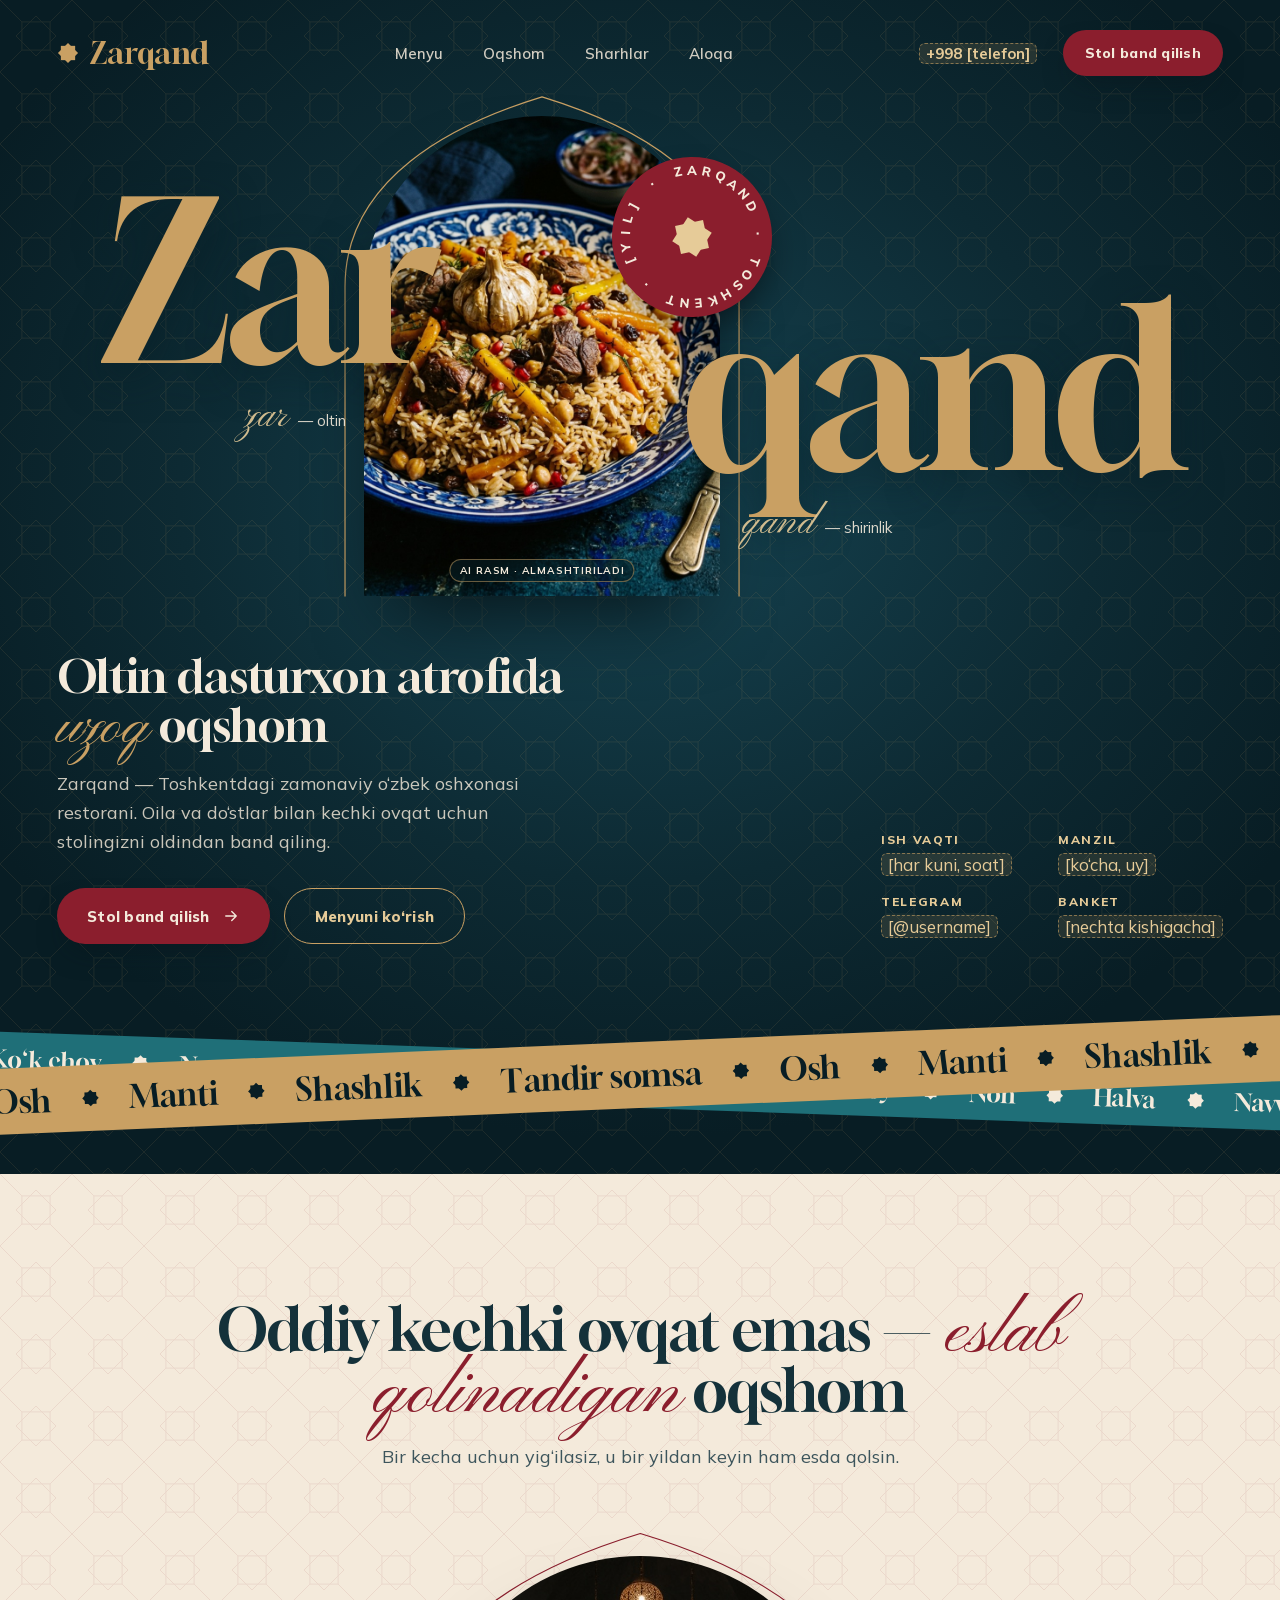
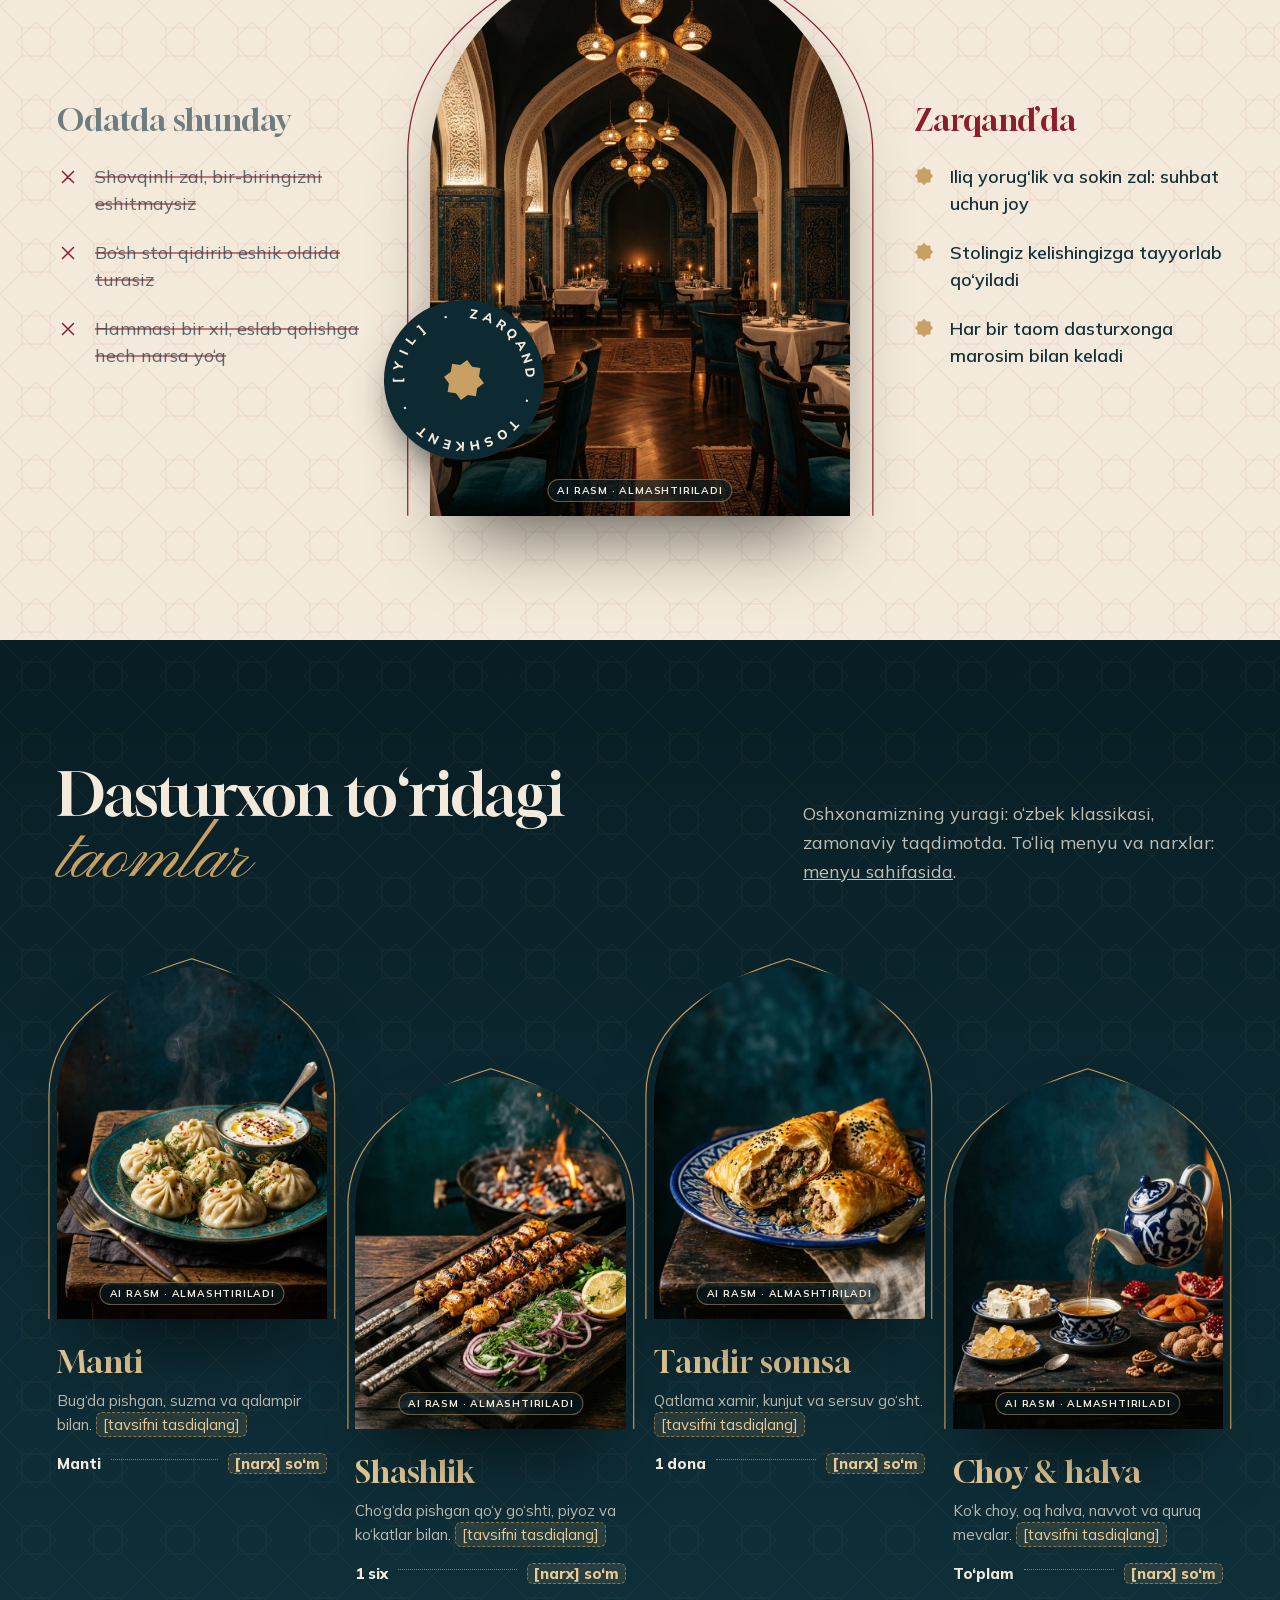
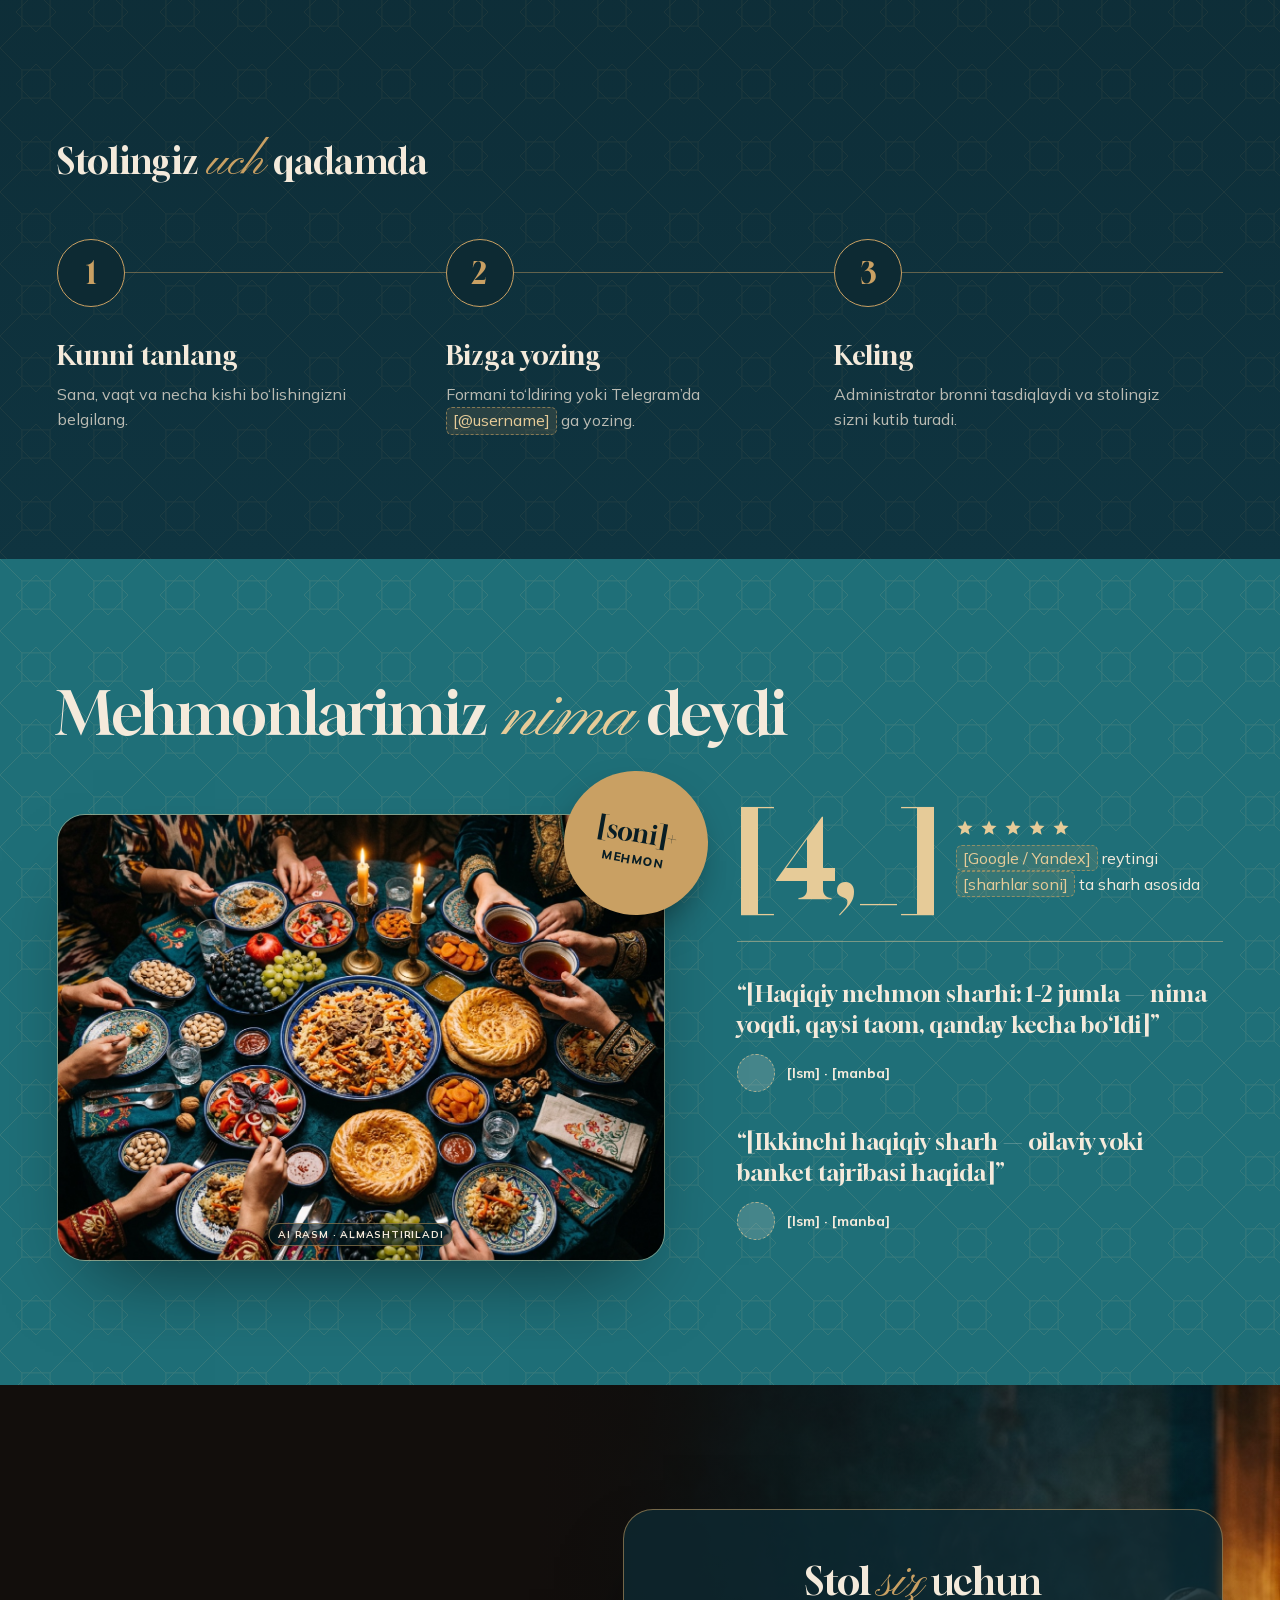
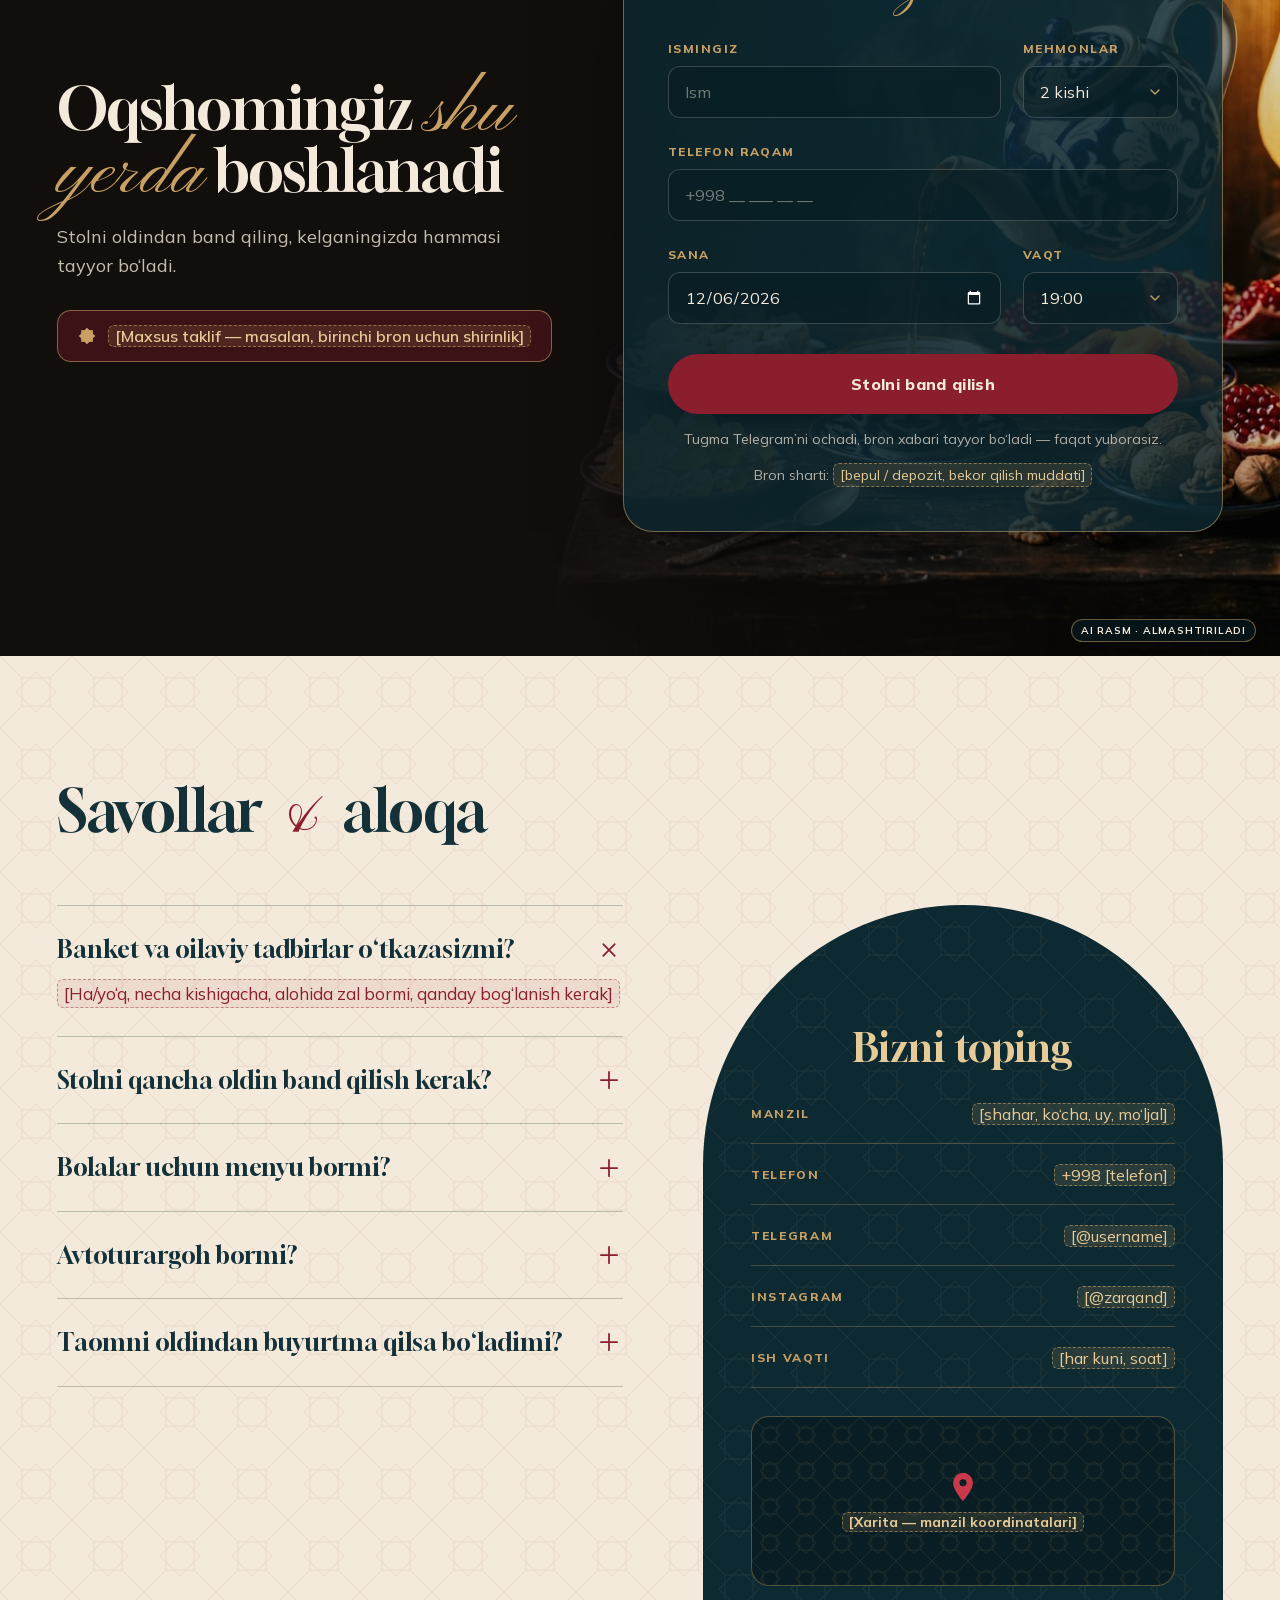
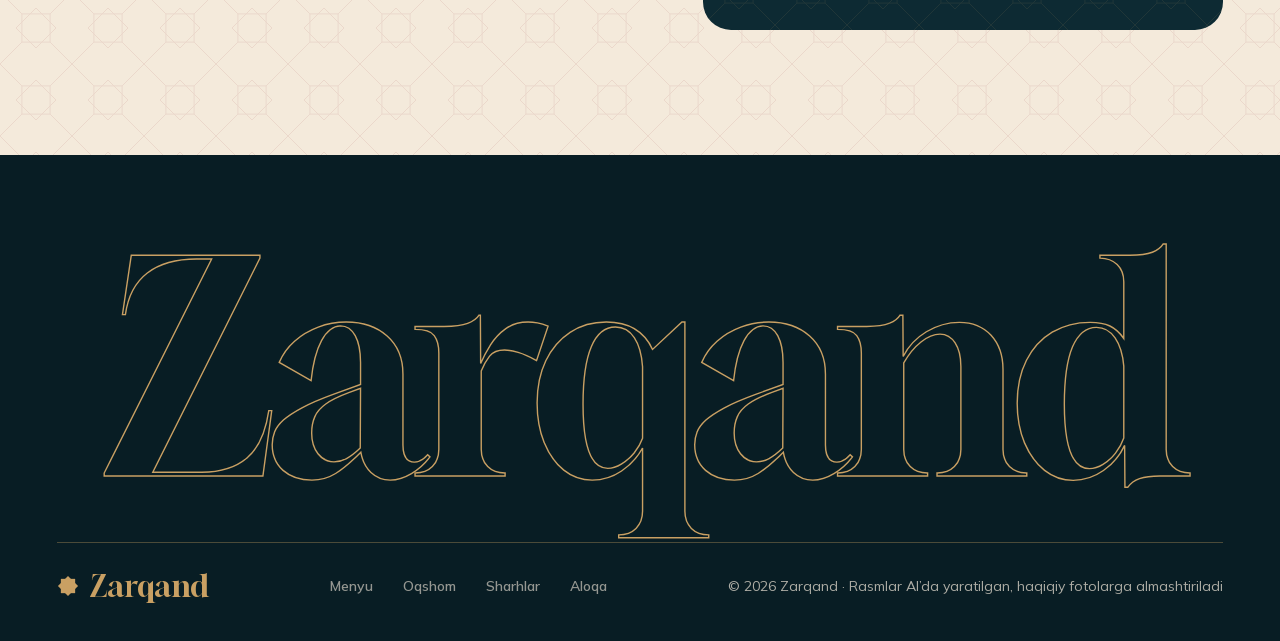
==== commit f12d3a07: "Add full menu page with seven categories menyu.html lists 61 dishes in dasturxon order (salads and b" ====
--- a/index.html
+++ b/index.html
@@ -22,7 +22,7 @@
   <nav class="nav" aria-label="Asosiy menyu">
     <a class="logo" href="#"><svg class="star" viewBox="0 0 24 24" aria-hidden="true"><path d="M12 1 23 12 12 23 1 12Z"/><path d="M4.2 4.2h15.6v15.6H4.2Z"/></svg>Zarqand</a>
     <ul class="links" id="nav-links">
-      <li><a href="#menyu">Menyu</a></li>
+      <li><a href="/menyu.html">Menyu</a></li>
       <li><a href="#oqshom">Oqshom</a></li>
       <li><a href="#sharhlar">Sharhlar</a></li>
       <li><a href="#aloqa">Aloqa</a></li>
@@ -56,7 +56,7 @@
       <p class="hero-sub">Zarqand — Toshkentdagi zamonaviy o‘zbek oshxonasi restorani. Oila va do‘stlar bilan kechki ovqat uchun stolingizni oldindan band qiling.</p>
       <div class="cta-row">
         <a class="btn btn-anor" href="#bron">Stol band qilish <svg viewBox="0 0 24 24" fill="none" stroke="currentColor" stroke-width="1.8" stroke-linecap="round" stroke-linejoin="round" aria-hidden="true"><path d="M5 12h14M13 6l6 6-6 6"/></svg></a>
-        <a class="btn btn-line" href="#menyu">Menyuni ko‘rish</a>
+        <a class="btn btn-line" href="/menyu.html">Menyuni ko‘rish</a>
       </div>
     </div>
     <dl class="info">
@@ -110,7 +110,7 @@
   <div class="in">
     <div class="menu-head">
       <h2 class="h2">Dasturxon to‘ridagi <span class="script">taomlar</span></h2>
-      <p class="lede">Oshxonamizning yuragi: o‘zbek klassikasi, zamonaviy taqdimotda. To‘liq menyu va narxlar: <span class="ph">[menyu havolasi]</span></p>
+      <p class="lede">Oshxonamizning yuragi: o‘zbek klassikasi, zamonaviy taqdimotda. To‘liq menyu va narxlar: <a href="/menyu.html">menyu sahifasida</a>.</p>
     </div>
     <ul class="dishes">
       <li class="dish">
@@ -235,7 +235,7 @@
   <div class="giant" aria-hidden="true">Zarqand</div>
   <div class="foot-row">
     <a class="logo" href="#"><svg class="star" viewBox="0 0 24 24" aria-hidden="true"><path d="M12 1 23 12 12 23 1 12Z"/><path d="M4.2 4.2h15.6v15.6H4.2Z"/></svg>Zarqand</a>
-    <ul class="links"><li><a href="#menyu">Menyu</a></li><li><a href="#oqshom">Oqshom</a></li><li><a href="#sharhlar">Sharhlar</a></li><li><a href="#aloqa">Aloqa</a></li></ul>
+    <ul class="links"><li><a href="/menyu.html">Menyu</a></li><li><a href="#oqshom">Oqshom</a></li><li><a href="#sharhlar">Sharhlar</a></li><li><a href="#aloqa">Aloqa</a></li></ul>
     <span>© 2026 Zarqand · Rasmlar AI’da yaratilgan, haqiqiy fotolarga almashtiriladi</span>
   </div>
 </footer>
